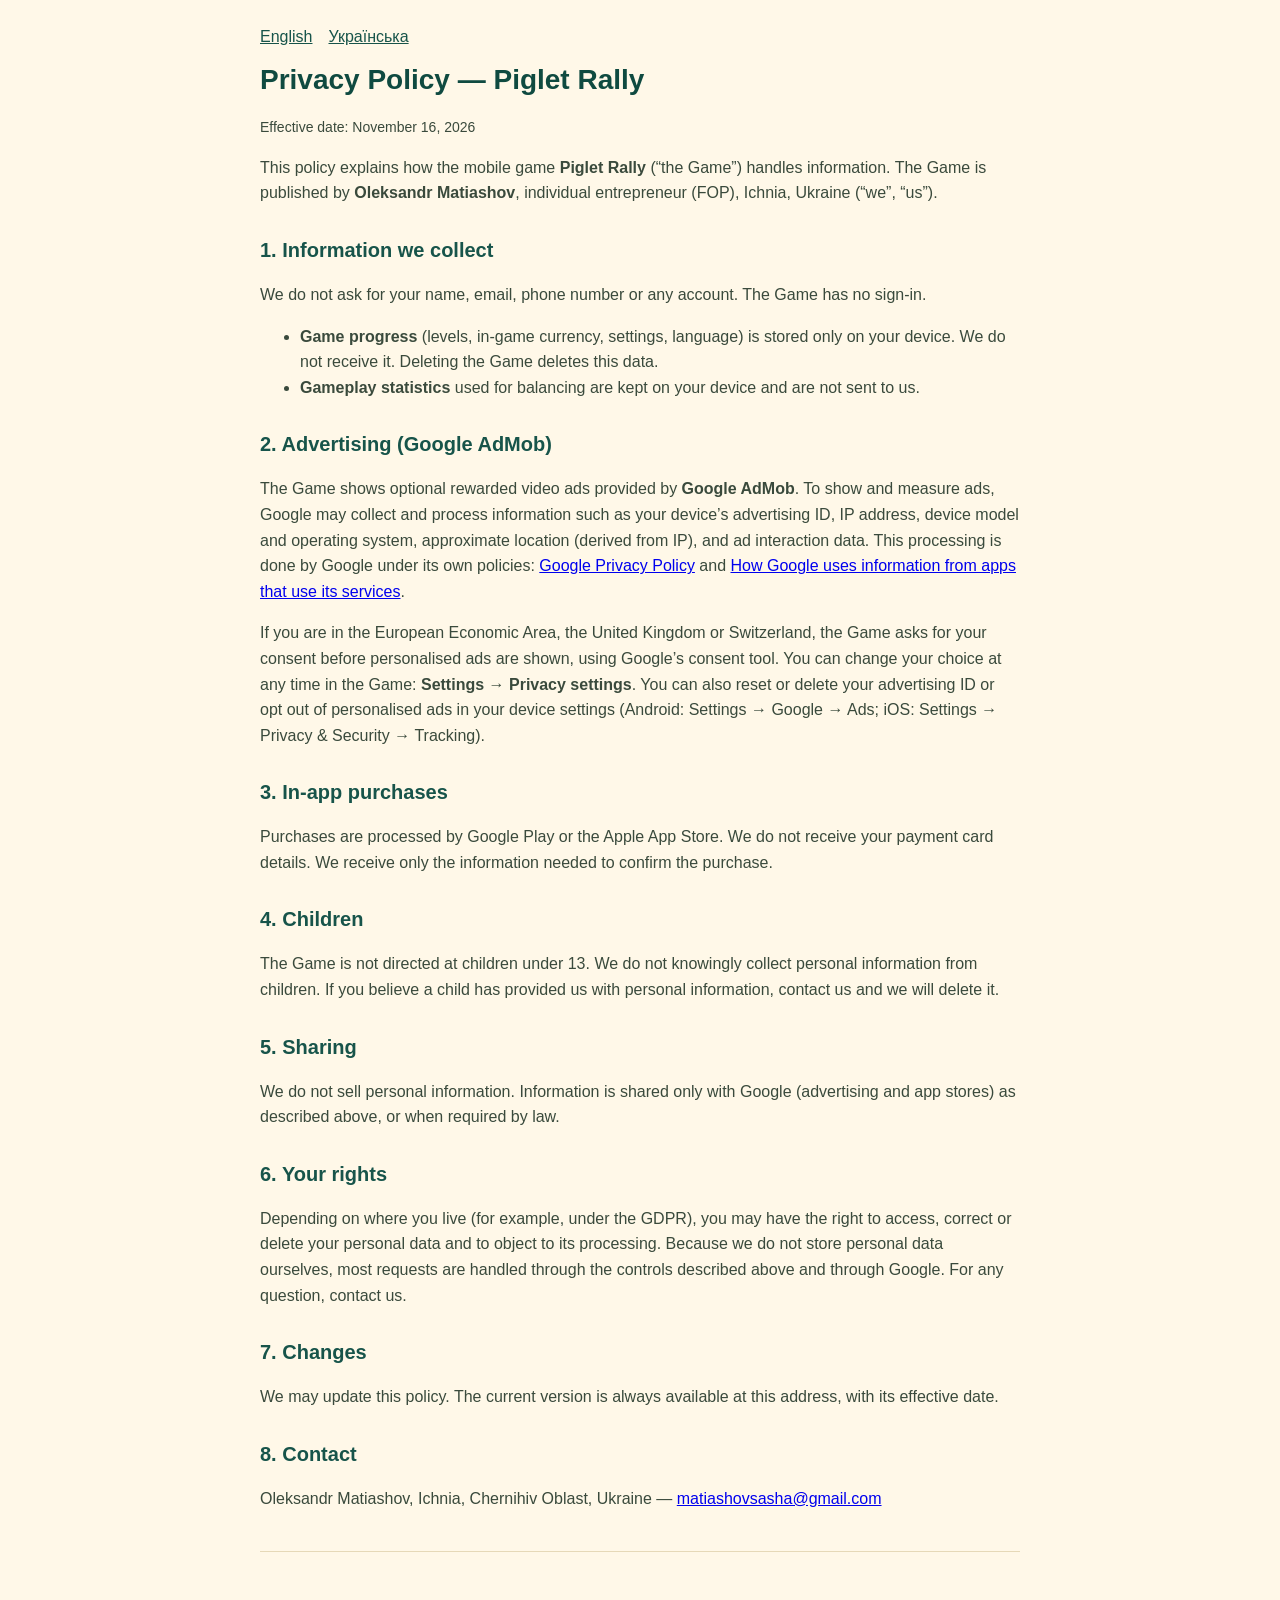
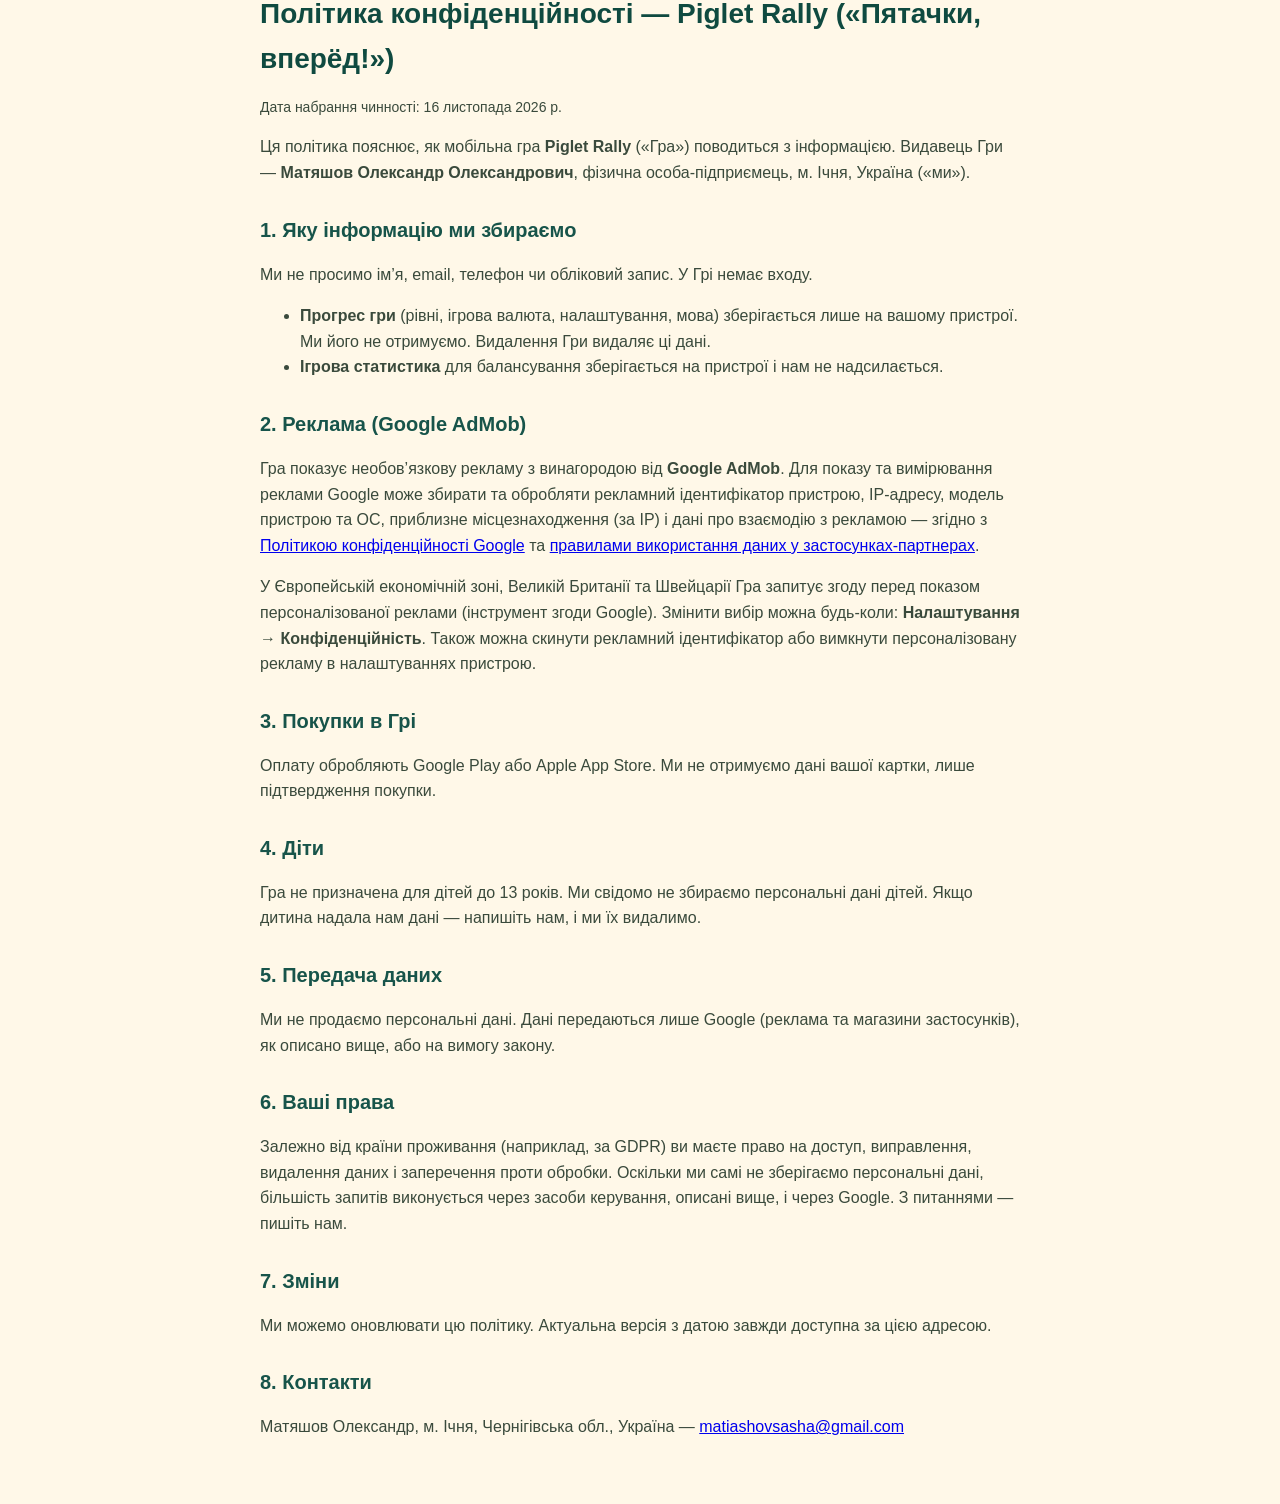
==== index.html @ 4df99898 "Privacy policy for Piglet Rally Co-Authored-By: Claude Opus 5.5 <noreply@anthropic.com>" ====
<!doctype html>
<html lang="en">
<head>
<meta charset="utf-8">
<meta name="viewport" content="width=device-width, initial-scale=1">
<title>Piglet Rally — Privacy Policy</title>
<style>
  :root { --ink:#0F4A40; --muted:#3A4A3C; --bg:#FFF8E8; --card:#FFFFFF; --accent:#17544A; }
  body { margin:0; background:var(--bg); color:var(--ink); font:16px/1.6 -apple-system, "Segoe UI", Roboto, Arial, sans-serif; }
  main { max-width:760px; margin:0 auto; padding:24px 16px 48px; }
  h1 { font-size:28px; margin:8px 0 4px; } h2 { font-size:20px; margin:28px 0 8px; color:var(--accent); }
  p, li { color:var(--muted); } .date { font-size:14px; }
  nav a { color:var(--accent); margin-right:16px; } hr { border:0; border-top:1px solid #E6D9B8; margin:40px 0; }
</style>
</head>
<body>
<main>
<nav><a href="#en">English</a><a href="#uk">Українська</a></nav>

<section id="en">
<h1>Privacy Policy — Piglet Rally</h1>
<p class="date">Effective date: November 16, 2026</p>

<p>This policy explains how the mobile game <b>Piglet Rally</b> (“the Game”) handles information. The Game is published by
<b>Oleksandr Matiashov</b>, individual entrepreneur (FOP), Ichnia, Ukraine (“we”, “us”).</p>

<h2>1. Information we collect</h2>
<p>We do not ask for your name, email, phone number or any account. The Game has no sign-in.</p>
<ul>
  <li><b>Game progress</b> (levels, in-game currency, settings, language) is stored only on your device. We do not receive it.
      Deleting the Game deletes this data.</li>
  <li><b>Gameplay statistics</b> used for balancing are kept on your device and are not sent to us.</li>
</ul>

<h2>2. Advertising (Google AdMob)</h2>
<p>The Game shows optional rewarded video ads provided by <b>Google AdMob</b>. To show and measure ads, Google may collect and process
information such as your device’s advertising ID, IP address, device model and operating system, approximate location (derived from IP),
and ad interaction data. This processing is done by Google under its own policies:
<a href="https://policies.google.com/privacy">Google Privacy Policy</a> and
<a href="https://policies.google.com/technologies/partner-sites">How Google uses information from apps that use its services</a>.</p>
<p>If you are in the European Economic Area, the United Kingdom or Switzerland, the Game asks for your consent before personalised ads are shown,
using Google’s consent tool. You can change your choice at any time in the Game: <b>Settings → Privacy settings</b>.
You can also reset or delete your advertising ID or opt out of personalised ads in your device settings
(Android: Settings → Google → Ads; iOS: Settings → Privacy &amp; Security → Tracking).</p>

<h2>3. In-app purchases</h2>
<p>Purchases are processed by Google Play or the Apple App Store. We do not receive your payment card details.
We receive only the information needed to confirm the purchase.</p>

<h2>4. Children</h2>
<p>The Game is not directed at children under 13. We do not knowingly collect personal information from children.
If you believe a child has provided us with personal information, contact us and we will delete it.</p>

<h2>5. Sharing</h2>
<p>We do not sell personal information. Information is shared only with Google (advertising and app stores) as described above,
or when required by law.</p>

<h2>6. Your rights</h2>
<p>Depending on where you live (for example, under the GDPR), you may have the right to access, correct or delete your personal data and to object
to its processing. Because we do not store personal data ourselves, most requests are handled through the controls described above and through Google.
For any question, contact us.</p>

<h2>7. Changes</h2>
<p>We may update this policy. The current version is always available at this address, with its effective date.</p>

<h2>8. Contact</h2>
<p>Oleksandr Matiashov, Ichnia, Chernihiv Oblast, Ukraine — <a href="mailto:matiashovsasha@gmail.com">matiashovsasha@gmail.com</a></p>
</section>

<hr>

<section id="uk" lang="uk">
<h1>Політика конфіденційності — Piglet Rally («Пятачки, вперёд!»)</h1>
<p class="date">Дата набрання чинності: 16 листопада 2026 р.</p>

<p>Ця політика пояснює, як мобільна гра <b>Piglet Rally</b> («Гра») поводиться з інформацією. Видавець Гри — <b>Матяшов Олександр Олександрович</b>,
фізична особа-підприємець, м. Ічня, Україна («ми»).</p>

<h2>1. Яку інформацію ми збираємо</h2>
<p>Ми не просимо ім’я, email, телефон чи обліковий запис. У Грі немає входу.</p>
<ul>
  <li><b>Прогрес гри</b> (рівні, ігрова валюта, налаштування, мова) зберігається лише на вашому пристрої. Ми його не отримуємо.
      Видалення Гри видаляє ці дані.</li>
  <li><b>Ігрова статистика</b> для балансування зберігається на пристрої і нам не надсилається.</li>
</ul>

<h2>2. Реклама (Google AdMob)</h2>
<p>Гра показує необов’язкову рекламу з винагородою від <b>Google AdMob</b>. Для показу та вимірювання реклами Google може збирати та обробляти
рекламний ідентифікатор пристрою, IP-адресу, модель пристрою та ОС, приблизне місцезнаходження (за IP) і дані про взаємодію з рекламою —
згідно з <a href="https://policies.google.com/privacy">Політикою конфіденційності Google</a> та
<a href="https://policies.google.com/technologies/partner-sites">правилами використання даних у застосунках-партнерах</a>.</p>
<p>У Європейській економічній зоні, Великій Британії та Швейцарії Гра запитує згоду перед показом персоналізованої реклами (інструмент згоди Google).
Змінити вибір можна будь-коли: <b>Налаштування → Конфіденційність</b>. Також можна скинути рекламний ідентифікатор або вимкнути персоналізовану рекламу
в налаштуваннях пристрою.</p>

<h2>3. Покупки в Грі</h2>
<p>Оплату обробляють Google Play або Apple App Store. Ми не отримуємо дані вашої картки, лише підтвердження покупки.</p>

<h2>4. Діти</h2>
<p>Гра не призначена для дітей до 13 років. Ми свідомо не збираємо персональні дані дітей. Якщо дитина надала нам дані — напишіть нам, і ми їх видалимо.</p>

<h2>5. Передача даних</h2>
<p>Ми не продаємо персональні дані. Дані передаються лише Google (реклама та магазини застосунків), як описано вище, або на вимогу закону.</p>

<h2>6. Ваші права</h2>
<p>Залежно від країни проживання (наприклад, за GDPR) ви маєте право на доступ, виправлення, видалення даних і заперечення проти обробки.
Оскільки ми самі не зберігаємо персональні дані, більшість запитів виконується через засоби керування, описані вище, і через Google. З питаннями — пишіть нам.</p>

<h2>7. Зміни</h2>
<p>Ми можемо оновлювати цю політику. Актуальна версія з датою завжди доступна за цією адресою.</p>

<h2>8. Контакти</h2>
<p>Матяшов Олександр, м. Ічня, Чернігівська обл., Україна — <a href="mailto:matiashovsasha@gmail.com">matiashovsasha@gmail.com</a></p>
</section>
</main>
</body>
</html>
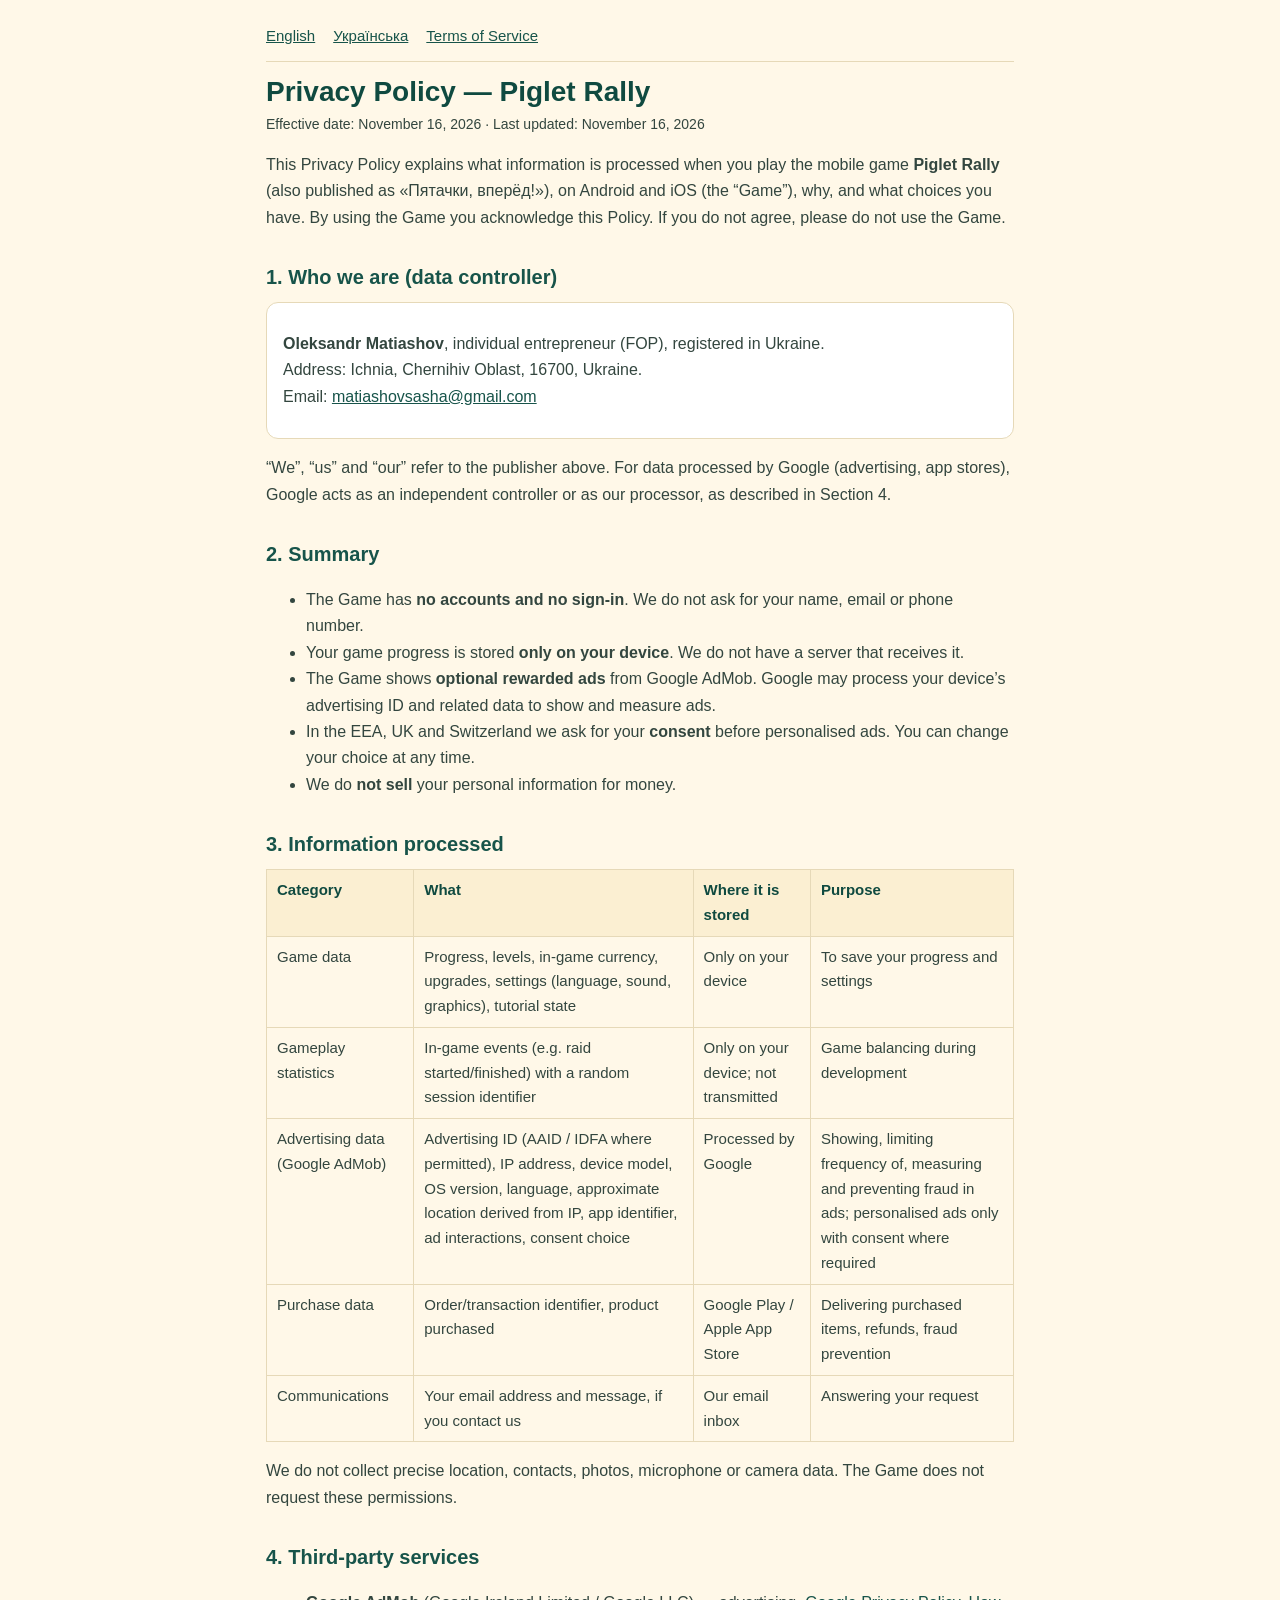
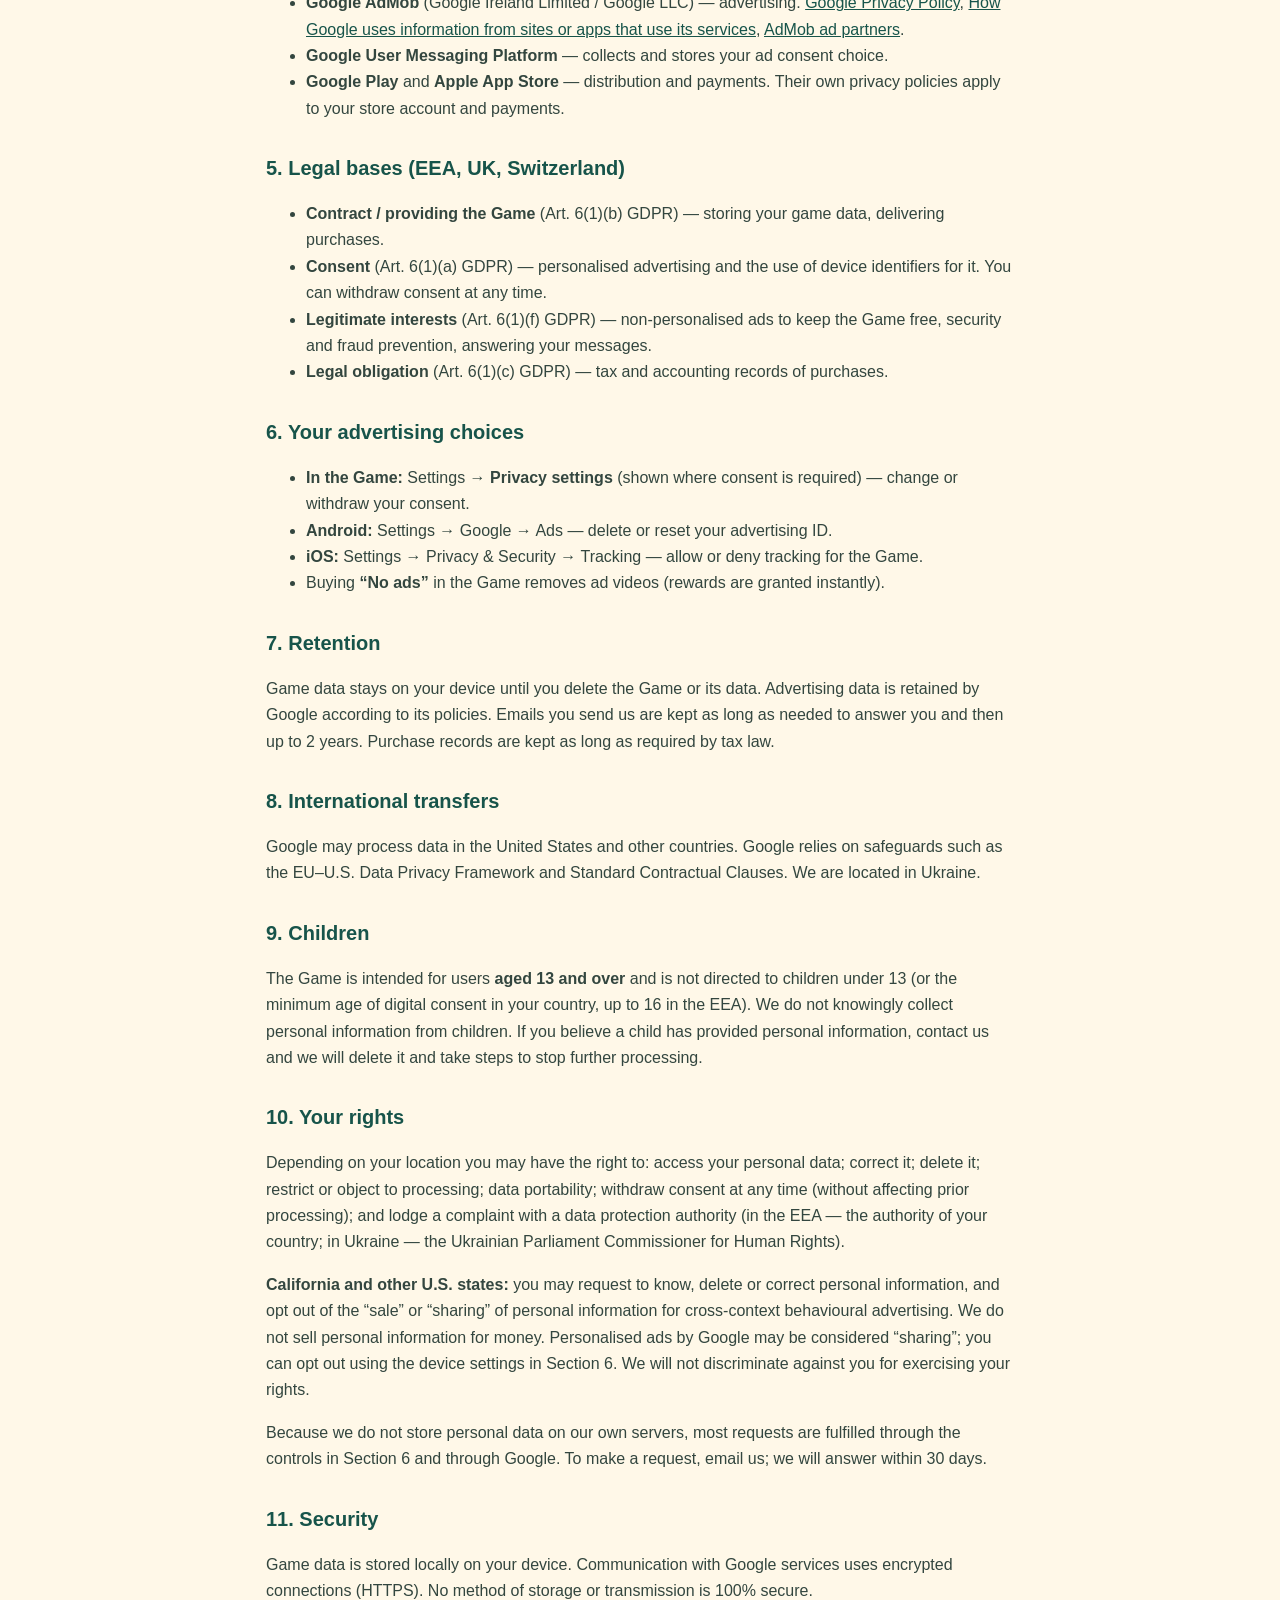
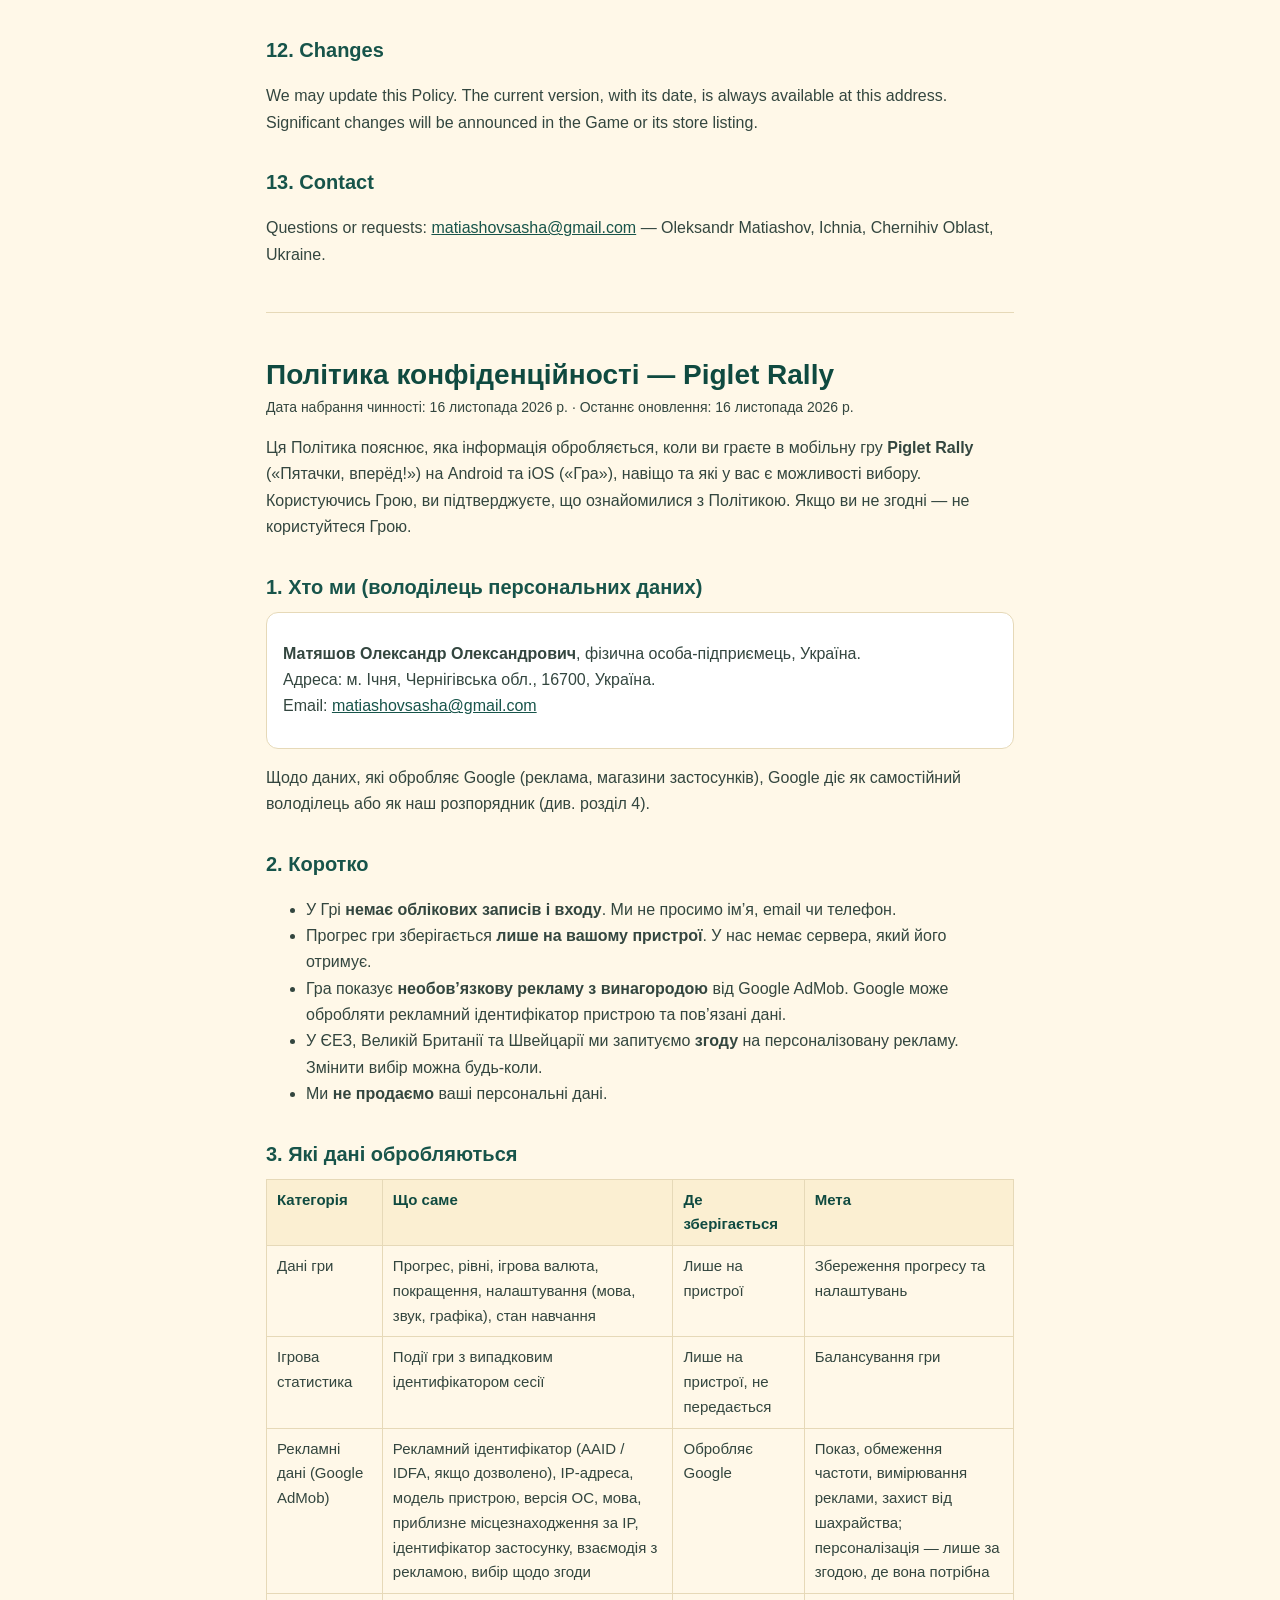
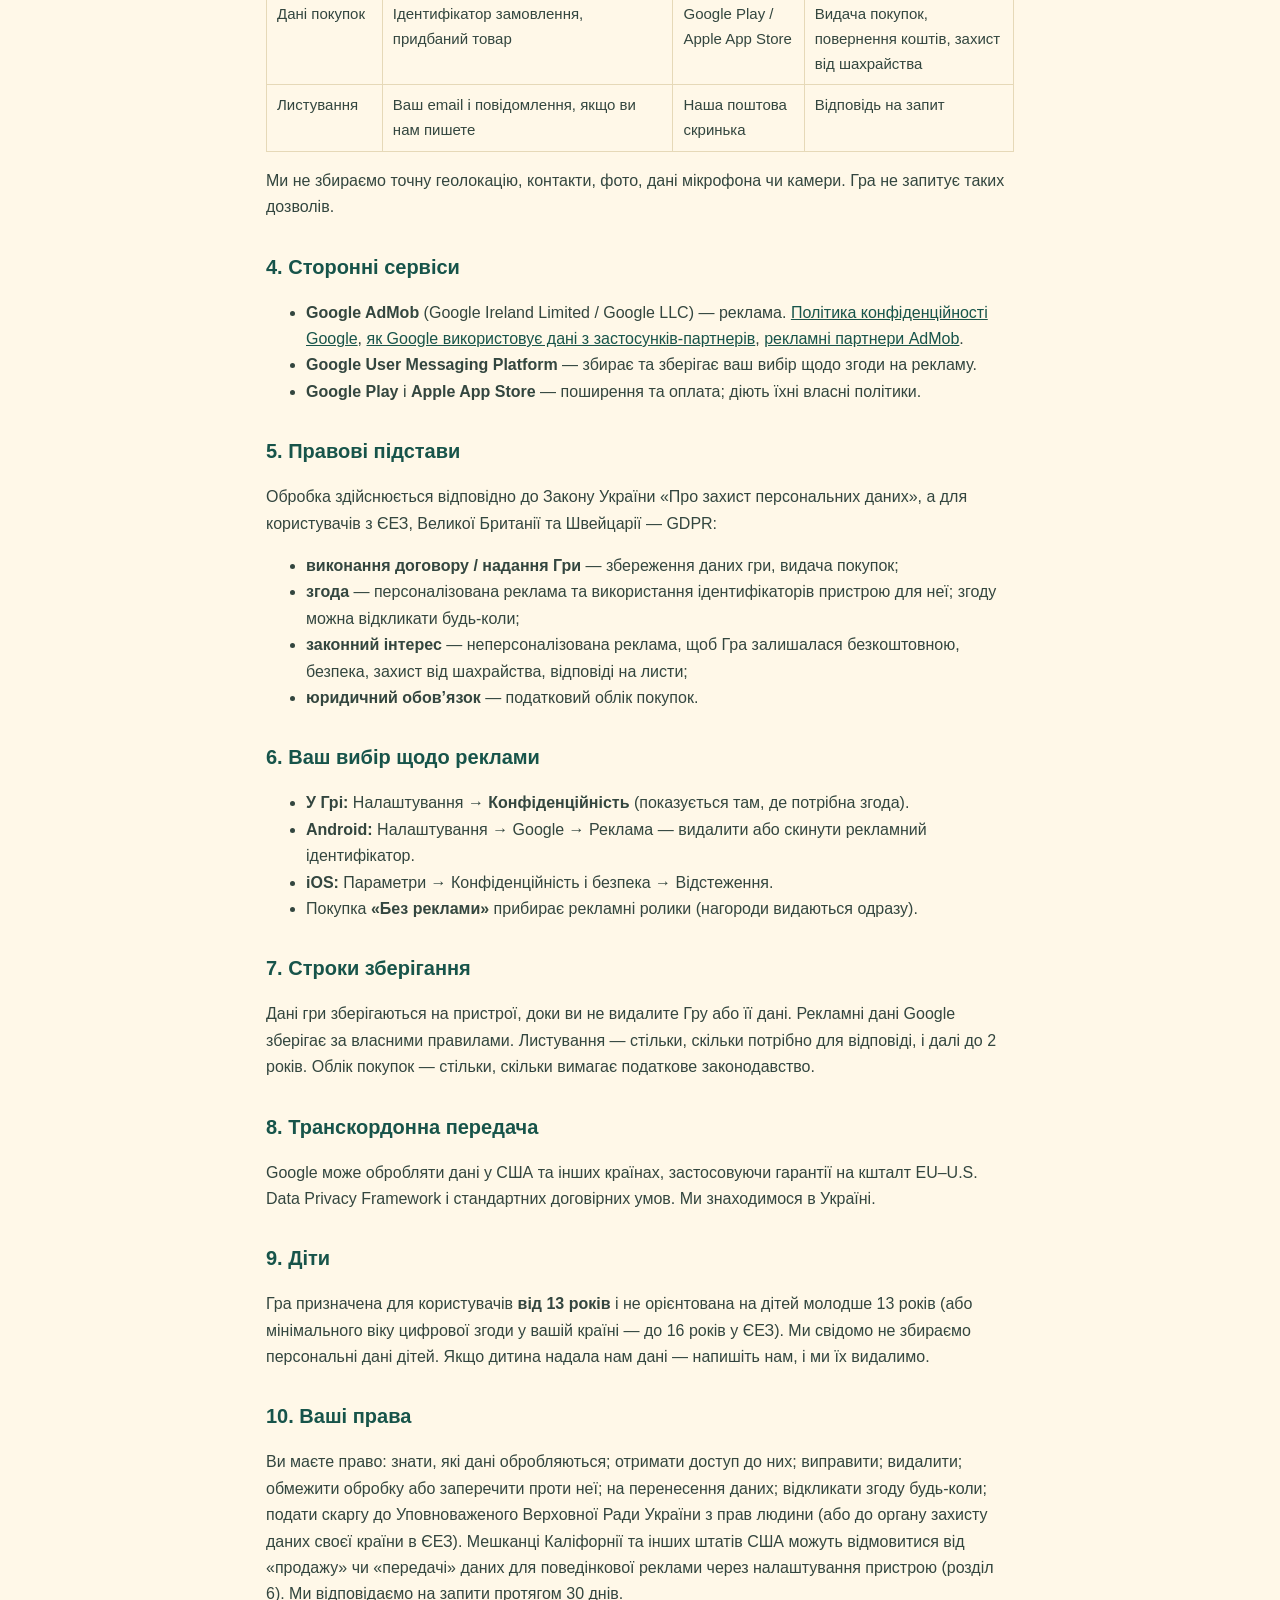
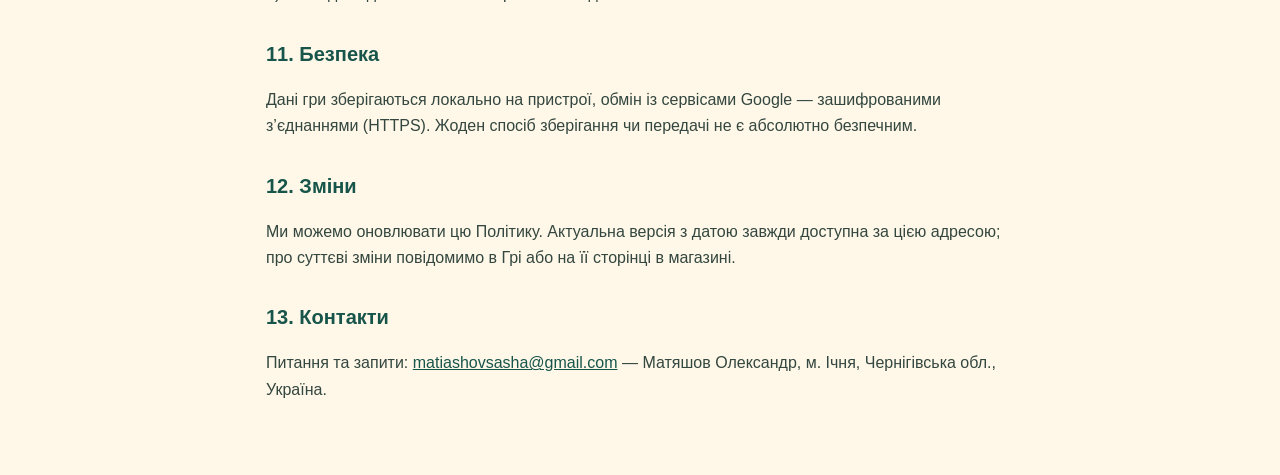
==== commit f7b3ee23: "Full privacy policy and Terms of Service Co-Authored-By: Claude Opus 5.5 <noreply@anthropic.com>" ====
--- a/index.html
+++ b/index.html
@@ -4,113 +4,201 @@
 <meta charset="utf-8">
 <meta name="viewport" content="width=device-width, initial-scale=1">
 <title>Piglet Rally — Privacy Policy</title>
-<style>
-  :root { --ink:#0F4A40; --muted:#3A4A3C; --bg:#FFF8E8; --card:#FFFFFF; --accent:#17544A; }
-  body { margin:0; background:var(--bg); color:var(--ink); font:16px/1.6 -apple-system, "Segoe UI", Roboto, Arial, sans-serif; }
-  main { max-width:760px; margin:0 auto; padding:24px 16px 48px; }
-  h1 { font-size:28px; margin:8px 0 4px; } h2 { font-size:20px; margin:28px 0 8px; color:var(--accent); }
-  p, li { color:var(--muted); } .date { font-size:14px; }
-  nav a { color:var(--accent); margin-right:16px; } hr { border:0; border-top:1px solid #E6D9B8; margin:40px 0; }
-</style>
+<link rel="stylesheet" href="style.css">
 </head>
 <body>
 <main>
-<nav><a href="#en">English</a><a href="#uk">Українська</a></nav>
+<nav><a href="#en">English</a><a href="#uk">Українська</a><a href="terms/">Terms of Service</a></nav>
 
 <section id="en">
 <h1>Privacy Policy — Piglet Rally</h1>
-<p class="date">Effective date: November 16, 2026</p>
-
-<p>This policy explains how the mobile game <b>Piglet Rally</b> (“the Game”) handles information. The Game is published by
-<b>Oleksandr Matiashov</b>, individual entrepreneur (FOP), Ichnia, Ukraine (“we”, “us”).</p>
-
-<h2>1. Information we collect</h2>
-<p>We do not ask for your name, email, phone number or any account. The Game has no sign-in.</p>
-<ul>
-  <li><b>Game progress</b> (levels, in-game currency, settings, language) is stored only on your device. We do not receive it.
-      Deleting the Game deletes this data.</li>
-  <li><b>Gameplay statistics</b> used for balancing are kept on your device and are not sent to us.</li>
-</ul>
-
-<h2>2. Advertising (Google AdMob)</h2>
-<p>The Game shows optional rewarded video ads provided by <b>Google AdMob</b>. To show and measure ads, Google may collect and process
-information such as your device’s advertising ID, IP address, device model and operating system, approximate location (derived from IP),
-and ad interaction data. This processing is done by Google under its own policies:
-<a href="https://policies.google.com/privacy">Google Privacy Policy</a> and
-<a href="https://policies.google.com/technologies/partner-sites">How Google uses information from apps that use its services</a>.</p>
-<p>If you are in the European Economic Area, the United Kingdom or Switzerland, the Game asks for your consent before personalised ads are shown,
-using Google’s consent tool. You can change your choice at any time in the Game: <b>Settings → Privacy settings</b>.
-You can also reset or delete your advertising ID or opt out of personalised ads in your device settings
-(Android: Settings → Google → Ads; iOS: Settings → Privacy &amp; Security → Tracking).</p>
-
-<h2>3. In-app purchases</h2>
-<p>Purchases are processed by Google Play or the Apple App Store. We do not receive your payment card details.
-We receive only the information needed to confirm the purchase.</p>
-
-<h2>4. Children</h2>
-<p>The Game is not directed at children under 13. We do not knowingly collect personal information from children.
-If you believe a child has provided us with personal information, contact us and we will delete it.</p>
-
-<h2>5. Sharing</h2>
-<p>We do not sell personal information. Information is shared only with Google (advertising and app stores) as described above,
-or when required by law.</p>
-
-<h2>6. Your rights</h2>
-<p>Depending on where you live (for example, under the GDPR), you may have the right to access, correct or delete your personal data and to object
-to its processing. Because we do not store personal data ourselves, most requests are handled through the controls described above and through Google.
-For any question, contact us.</p>
-
-<h2>7. Changes</h2>
-<p>We may update this policy. The current version is always available at this address, with its effective date.</p>
-
-<h2>8. Contact</h2>
-<p>Oleksandr Matiashov, Ichnia, Chernihiv Oblast, Ukraine — <a href="mailto:matiashovsasha@gmail.com">matiashovsasha@gmail.com</a></p>
+<p class="date">Effective date: November 16, 2026 · Last updated: November 16, 2026</p>
+
+<p>This Privacy Policy explains what information is processed when you play the mobile game <b>Piglet Rally</b>
+(also published as «Пятачки, вперёд!»), on Android and iOS (the “Game”), why, and what choices you have.
+By using the Game you acknowledge this Policy. If you do not agree, please do not use the Game.</p>
+
+<h2>1. Who we are (data controller)</h2>
+<div class="box">
+<p><b>Oleksandr Matiashov</b>, individual entrepreneur (FOP), registered in Ukraine.<br>
+Address: Ichnia, Chernihiv Oblast, 16700, Ukraine.<br>
+Email: <a href="mailto:matiashovsasha@gmail.com">matiashovsasha@gmail.com</a></p>
+</div>
+<p>“We”, “us” and “our” refer to the publisher above. For data processed by Google (advertising, app stores),
+Google acts as an independent controller or as our processor, as described in Section 4.</p>
+
+<h2>2. Summary</h2>
+<ul>
+  <li>The Game has <b>no accounts and no sign-in</b>. We do not ask for your name, email or phone number.</li>
+  <li>Your game progress is stored <b>only on your device</b>. We do not have a server that receives it.</li>
+  <li>The Game shows <b>optional rewarded ads</b> from Google AdMob. Google may process your device’s advertising ID and related data to show and measure ads.</li>
+  <li>In the EEA, UK and Switzerland we ask for your <b>consent</b> before personalised ads. You can change your choice at any time.</li>
+  <li>We do <b>not sell</b> your personal information for money.</li>
+</ul>
+
+<h2>3. Information processed</h2>
+<table>
+  <thead><tr><th>Category</th><th>What</th><th>Where it is stored</th><th>Purpose</th></tr></thead>
+  <tbody>
+    <tr><td>Game data</td><td>Progress, levels, in-game currency, upgrades, settings (language, sound, graphics), tutorial state</td><td>Only on your device</td><td>To save your progress and settings</td></tr>
+    <tr><td>Gameplay statistics</td><td>In-game events (e.g. raid started/finished) with a random session identifier</td><td>Only on your device; not transmitted</td><td>Game balancing during development</td></tr>
+    <tr><td>Advertising data (Google AdMob)</td><td>Advertising ID (AAID / IDFA where permitted), IP address, device model, OS version, language, approximate location derived from IP, app identifier, ad interactions, consent choice</td><td>Processed by Google</td><td>Showing, limiting frequency of, measuring and preventing fraud in ads; personalised ads only with consent where required</td></tr>
+    <tr><td>Purchase data</td><td>Order/transaction identifier, product purchased</td><td>Google Play / Apple App Store</td><td>Delivering purchased items, refunds, fraud prevention</td></tr>
+    <tr><td>Communications</td><td>Your email address and message, if you contact us</td><td>Our email inbox</td><td>Answering your request</td></tr>
+  </tbody>
+</table>
+<p>We do not collect precise location, contacts, photos, microphone or camera data. The Game does not request these permissions.</p>
+
+<h2>4. Third-party services</h2>
+<ul>
+  <li><b>Google AdMob</b> (Google Ireland Limited / Google LLC) — advertising. <a href="https://policies.google.com/privacy">Google Privacy Policy</a>,
+      <a href="https://policies.google.com/technologies/partner-sites">How Google uses information from sites or apps that use its services</a>,
+      <a href="https://support.google.com/admob/answer/9012903">AdMob ad partners</a>.</li>
+  <li><b>Google User Messaging Platform</b> — collects and stores your ad consent choice.</li>
+  <li><b>Google Play</b> and <b>Apple App Store</b> — distribution and payments. Their own privacy policies apply to your store account and payments.</li>
+</ul>
+
+<h2>5. Legal bases (EEA, UK, Switzerland)</h2>
+<ul>
+  <li><b>Contract / providing the Game</b> (Art. 6(1)(b) GDPR) — storing your game data, delivering purchases.</li>
+  <li><b>Consent</b> (Art. 6(1)(a) GDPR) — personalised advertising and the use of device identifiers for it. You can withdraw consent at any time.</li>
+  <li><b>Legitimate interests</b> (Art. 6(1)(f) GDPR) — non-personalised ads to keep the Game free, security and fraud prevention, answering your messages.</li>
+  <li><b>Legal obligation</b> (Art. 6(1)(c) GDPR) — tax and accounting records of purchases.</li>
+</ul>
+
+<h2>6. Your advertising choices</h2>
+<ul>
+  <li><b>In the Game:</b> Settings → <b>Privacy settings</b> (shown where consent is required) — change or withdraw your consent.</li>
+  <li><b>Android:</b> Settings → Google → Ads — delete or reset your advertising ID.</li>
+  <li><b>iOS:</b> Settings → Privacy &amp; Security → Tracking — allow or deny tracking for the Game.</li>
+  <li>Buying <b>“No ads”</b> in the Game removes ad videos (rewards are granted instantly).</li>
+</ul>
+
+<h2>7. Retention</h2>
+<p>Game data stays on your device until you delete the Game or its data. Advertising data is retained by Google according to its policies.
+Emails you send us are kept as long as needed to answer you and then up to 2 years. Purchase records are kept as long as required by tax law.</p>
+
+<h2>8. International transfers</h2>
+<p>Google may process data in the United States and other countries. Google relies on safeguards such as the EU–U.S. Data Privacy Framework
+and Standard Contractual Clauses. We are located in Ukraine.</p>
+
+<h2>9. Children</h2>
+<p>The Game is intended for users <b>aged 13 and over</b> and is not directed to children under 13 (or the minimum age of digital consent in your country,
+up to 16 in the EEA). We do not knowingly collect personal information from children. If you believe a child has provided personal information,
+contact us and we will delete it and take steps to stop further processing.</p>
+
+<h2>10. Your rights</h2>
+<p>Depending on your location you may have the right to: access your personal data; correct it; delete it; restrict or object to processing;
+data portability; withdraw consent at any time (without affecting prior processing); and lodge a complaint with a data protection authority
+(in the EEA — the authority of your country; in Ukraine — the Ukrainian Parliament Commissioner for Human Rights).</p>
+<p><b>California and other U.S. states:</b> you may request to know, delete or correct personal information, and opt out of the “sale” or “sharing”
+of personal information for cross-context behavioural advertising. We do not sell personal information for money. Personalised ads by Google may be
+considered “sharing”; you can opt out using the device settings in Section 6. We will not discriminate against you for exercising your rights.</p>
+<p>Because we do not store personal data on our own servers, most requests are fulfilled through the controls in Section 6 and through Google.
+To make a request, email us; we will answer within 30 days.</p>
+
+<h2>11. Security</h2>
+<p>Game data is stored locally on your device. Communication with Google services uses encrypted connections (HTTPS).
+No method of storage or transmission is 100% secure.</p>
+
+<h2>12. Changes</h2>
+<p>We may update this Policy. The current version, with its date, is always available at this address.
+Significant changes will be announced in the Game or its store listing.</p>
+
+<h2>13. Contact</h2>
+<p>Questions or requests: <a href="mailto:matiashovsasha@gmail.com">matiashovsasha@gmail.com</a> — Oleksandr Matiashov, Ichnia, Chernihiv Oblast, Ukraine.</p>
 </section>
 
 <hr>
 
 <section id="uk" lang="uk">
-<h1>Політика конфіденційності — Piglet Rally («Пятачки, вперёд!»)</h1>
-<p class="date">Дата набрання чинності: 16 листопада 2026 р.</p>
-
-<p>Ця політика пояснює, як мобільна гра <b>Piglet Rally</b> («Гра») поводиться з інформацією. Видавець Гри — <b>Матяшов Олександр Олександрович</b>,
-фізична особа-підприємець, м. Ічня, Україна («ми»).</p>
-
-<h2>1. Яку інформацію ми збираємо</h2>
-<p>Ми не просимо ім’я, email, телефон чи обліковий запис. У Грі немає входу.</p>
-<ul>
-  <li><b>Прогрес гри</b> (рівні, ігрова валюта, налаштування, мова) зберігається лише на вашому пристрої. Ми його не отримуємо.
-      Видалення Гри видаляє ці дані.</li>
-  <li><b>Ігрова статистика</b> для балансування зберігається на пристрої і нам не надсилається.</li>
-</ul>
-
-<h2>2. Реклама (Google AdMob)</h2>
-<p>Гра показує необов’язкову рекламу з винагородою від <b>Google AdMob</b>. Для показу та вимірювання реклами Google може збирати та обробляти
-рекламний ідентифікатор пристрою, IP-адресу, модель пристрою та ОС, приблизне місцезнаходження (за IP) і дані про взаємодію з рекламою —
-згідно з <a href="https://policies.google.com/privacy">Політикою конфіденційності Google</a> та
-<a href="https://policies.google.com/technologies/partner-sites">правилами використання даних у застосунках-партнерах</a>.</p>
-<p>У Європейській економічній зоні, Великій Британії та Швейцарії Гра запитує згоду перед показом персоналізованої реклами (інструмент згоди Google).
-Змінити вибір можна будь-коли: <b>Налаштування → Конфіденційність</b>. Також можна скинути рекламний ідентифікатор або вимкнути персоналізовану рекламу
-в налаштуваннях пристрою.</p>
-
-<h2>3. Покупки в Грі</h2>
-<p>Оплату обробляють Google Play або Apple App Store. Ми не отримуємо дані вашої картки, лише підтвердження покупки.</p>
-
-<h2>4. Діти</h2>
-<p>Гра не призначена для дітей до 13 років. Ми свідомо не збираємо персональні дані дітей. Якщо дитина надала нам дані — напишіть нам, і ми їх видалимо.</p>
-
-<h2>5. Передача даних</h2>
-<p>Ми не продаємо персональні дані. Дані передаються лише Google (реклама та магазини застосунків), як описано вище, або на вимогу закону.</p>
-
-<h2>6. Ваші права</h2>
-<p>Залежно від країни проживання (наприклад, за GDPR) ви маєте право на доступ, виправлення, видалення даних і заперечення проти обробки.
-Оскільки ми самі не зберігаємо персональні дані, більшість запитів виконується через засоби керування, описані вище, і через Google. З питаннями — пишіть нам.</p>
-
-<h2>7. Зміни</h2>
-<p>Ми можемо оновлювати цю політику. Актуальна версія з датою завжди доступна за цією адресою.</p>
-
-<h2>8. Контакти</h2>
-<p>Матяшов Олександр, м. Ічня, Чернігівська обл., Україна — <a href="mailto:matiashovsasha@gmail.com">matiashovsasha@gmail.com</a></p>
+<h1>Політика конфіденційності — Piglet Rally</h1>
+<p class="date">Дата набрання чинності: 16 листопада 2026 р. · Останнє оновлення: 16 листопада 2026 р.</p>
+
+<p>Ця Політика пояснює, яка інформація обробляється, коли ви граєте в мобільну гру <b>Piglet Rally</b> («Пятачки, вперёд!») на Android та iOS («Гра»),
+навіщо та які у вас є можливості вибору. Користуючись Грою, ви підтверджуєте, що ознайомилися з Політикою. Якщо ви не згодні — не користуйтеся Грою.</p>
+
+<h2>1. Хто ми (володілець персональних даних)</h2>
+<div class="box">
+<p><b>Матяшов Олександр Олександрович</b>, фізична особа-підприємець, Україна.<br>
+Адреса: м. Ічня, Чернігівська обл., 16700, Україна.<br>
+Email: <a href="mailto:matiashovsasha@gmail.com">matiashovsasha@gmail.com</a></p>
+</div>
+<p>Щодо даних, які обробляє Google (реклама, магазини застосунків), Google діє як самостійний володілець або як наш розпорядник (див. розділ 4).</p>
+
+<h2>2. Коротко</h2>
+<ul>
+  <li>У Грі <b>немає облікових записів і входу</b>. Ми не просимо ім’я, email чи телефон.</li>
+  <li>Прогрес гри зберігається <b>лише на вашому пристрої</b>. У нас немає сервера, який його отримує.</li>
+  <li>Гра показує <b>необов’язкову рекламу з винагородою</b> від Google AdMob. Google може обробляти рекламний ідентифікатор пристрою та пов’язані дані.</li>
+  <li>У ЄЕЗ, Великій Британії та Швейцарії ми запитуємо <b>згоду</b> на персоналізовану рекламу. Змінити вибір можна будь-коли.</li>
+  <li>Ми <b>не продаємо</b> ваші персональні дані.</li>
+</ul>
+
+<h2>3. Які дані обробляються</h2>
+<table>
+  <thead><tr><th>Категорія</th><th>Що саме</th><th>Де зберігається</th><th>Мета</th></tr></thead>
+  <tbody>
+    <tr><td>Дані гри</td><td>Прогрес, рівні, ігрова валюта, покращення, налаштування (мова, звук, графіка), стан навчання</td><td>Лише на пристрої</td><td>Збереження прогресу та налаштувань</td></tr>
+    <tr><td>Ігрова статистика</td><td>Події гри з випадковим ідентифікатором сесії</td><td>Лише на пристрої, не передається</td><td>Балансування гри</td></tr>
+    <tr><td>Рекламні дані (Google AdMob)</td><td>Рекламний ідентифікатор (AAID / IDFA, якщо дозволено), IP-адреса, модель пристрою, версія ОС, мова, приблизне місцезнаходження за IP, ідентифікатор застосунку, взаємодія з рекламою, вибір щодо згоди</td><td>Обробляє Google</td><td>Показ, обмеження частоти, вимірювання реклами, захист від шахрайства; персоналізація — лише за згодою, де вона потрібна</td></tr>
+    <tr><td>Дані покупок</td><td>Ідентифікатор замовлення, придбаний товар</td><td>Google Play / Apple App Store</td><td>Видача покупок, повернення коштів, захист від шахрайства</td></tr>
+    <tr><td>Листування</td><td>Ваш email і повідомлення, якщо ви нам пишете</td><td>Наша поштова скринька</td><td>Відповідь на запит</td></tr>
+  </tbody>
+</table>
+<p>Ми не збираємо точну геолокацію, контакти, фото, дані мікрофона чи камери. Гра не запитує таких дозволів.</p>
+
+<h2>4. Сторонні сервіси</h2>
+<ul>
+  <li><b>Google AdMob</b> (Google Ireland Limited / Google LLC) — реклама. <a href="https://policies.google.com/privacy">Політика конфіденційності Google</a>,
+      <a href="https://policies.google.com/technologies/partner-sites">як Google використовує дані з застосунків-партнерів</a>,
+      <a href="https://support.google.com/admob/answer/9012903">рекламні партнери AdMob</a>.</li>
+  <li><b>Google User Messaging Platform</b> — збирає та зберігає ваш вибір щодо згоди на рекламу.</li>
+  <li><b>Google Play</b> і <b>Apple App Store</b> — поширення та оплата; діють їхні власні політики.</li>
+</ul>
+
+<h2>5. Правові підстави</h2>
+<p>Обробка здійснюється відповідно до Закону України «Про захист персональних даних», а для користувачів з ЄЕЗ, Великої Британії та Швейцарії — GDPR:</p>
+<ul>
+  <li><b>виконання договору / надання Гри</b> — збереження даних гри, видача покупок;</li>
+  <li><b>згода</b> — персоналізована реклама та використання ідентифікаторів пристрою для неї; згоду можна відкликати будь-коли;</li>
+  <li><b>законний інтерес</b> — неперсоналізована реклама, щоб Гра залишалася безкоштовною, безпека, захист від шахрайства, відповіді на листи;</li>
+  <li><b>юридичний обов’язок</b> — податковий облік покупок.</li>
+</ul>
+
+<h2>6. Ваш вибір щодо реклами</h2>
+<ul>
+  <li><b>У Грі:</b> Налаштування → <b>Конфіденційність</b> (показується там, де потрібна згода).</li>
+  <li><b>Android:</b> Налаштування → Google → Реклама — видалити або скинути рекламний ідентифікатор.</li>
+  <li><b>iOS:</b> Параметри → Конфіденційність і безпека → Відстеження.</li>
+  <li>Покупка <b>«Без реклами»</b> прибирає рекламні ролики (нагороди видаються одразу).</li>
+</ul>
+
+<h2>7. Строки зберігання</h2>
+<p>Дані гри зберігаються на пристрої, доки ви не видалите Гру або її дані. Рекламні дані Google зберігає за власними правилами.
+Листування — стільки, скільки потрібно для відповіді, і далі до 2 років. Облік покупок — стільки, скільки вимагає податкове законодавство.</p>
+
+<h2>8. Транскордонна передача</h2>
+<p>Google може обробляти дані у США та інших країнах, застосовуючи гарантії на кшталт EU–U.S. Data Privacy Framework і стандартних договірних умов. Ми знаходимося в Україні.</p>
+
+<h2>9. Діти</h2>
+<p>Гра призначена для користувачів <b>від 13 років</b> і не орієнтована на дітей молодше 13 років (або мінімального віку цифрової згоди у вашій країні — до 16 років у ЄЕЗ).
+Ми свідомо не збираємо персональні дані дітей. Якщо дитина надала нам дані — напишіть нам, і ми їх видалимо.</p>
+
+<h2>10. Ваші права</h2>
+<p>Ви маєте право: знати, які дані обробляються; отримати доступ до них; виправити; видалити; обмежити обробку або заперечити проти неї;
+на перенесення даних; відкликати згоду будь-коли; подати скаргу до Уповноваженого Верховної Ради України з прав людини
+(або до органу захисту даних своєї країни в ЄЕЗ). Мешканці Каліфорнії та інших штатів США можуть відмовитися від «продажу» чи «передачі» даних для поведінкової реклами
+через налаштування пристрою (розділ 6). Ми відповідаємо на запити протягом 30 днів.</p>
+
+<h2>11. Безпека</h2>
+<p>Дані гри зберігаються локально на пристрої, обмін із сервісами Google — зашифрованими з’єднаннями (HTTPS). Жоден спосіб зберігання чи передачі не є абсолютно безпечним.</p>
+
+<h2>12. Зміни</h2>
+<p>Ми можемо оновлювати цю Політику. Актуальна версія з датою завжди доступна за цією адресою; про суттєві зміни повідомимо в Грі або на її сторінці в магазині.</p>
+
+<h2>13. Контакти</h2>
+<p>Питання та запити: <a href="mailto:matiashovsasha@gmail.com">matiashovsasha@gmail.com</a> — Матяшов Олександр, м. Ічня, Чернігівська обл., Україна.</p>
 </section>
 </main>
 </body>
--- a/style.css
+++ b/style.css
@@ -0,0 +1,17 @@
+:root { --ink:#0F4A40; --muted:#33463F; --bg:#FFF8E8; --line:#E6D9B8; --accent:#17544A; }
+* { box-sizing:border-box; }
+body { margin:0; background:var(--bg); color:var(--ink); font:16px/1.65 -apple-system, "Segoe UI", Roboto, Arial, sans-serif; }
+main { max-width:780px; margin:0 auto; padding:24px 16px 56px; }
+h1 { font-size:28px; line-height:1.25; margin:12px 0 4px; }
+h2 { font-size:20px; margin:30px 0 8px; color:var(--accent); }
+h3 { font-size:17px; margin:18px 0 6px; }
+p, li, td, th { color:var(--muted); }
+a { color:var(--accent); }
+.date { font-size:14px; margin-top:0; }
+nav { display:flex; flex-wrap:wrap; gap:8px 18px; font-size:15px; padding-bottom:12px; border-bottom:1px solid var(--line); }
+hr { border:0; border-top:1px solid var(--line); margin:44px 0; }
+table { width:100%; border-collapse:collapse; margin:8px 0 12px; font-size:15px; }
+th, td { text-align:left; vertical-align:top; padding:8px 10px; border:1px solid var(--line); }
+th { background:#FBEFD2; color:var(--ink); }
+.box { background:#FFFFFF; border:1px solid var(--line); border-radius:12px; padding:12px 16px; }
+@media (max-width:560px) { table, thead, tbody, tr, th, td { display:block; } th { display:none; } td { border:0; border-bottom:1px solid var(--line); padding:6px 0; } tr { border:1px solid var(--line); border-radius:10px; padding:8px 12px; margin-bottom:10px; background:#fff; } }
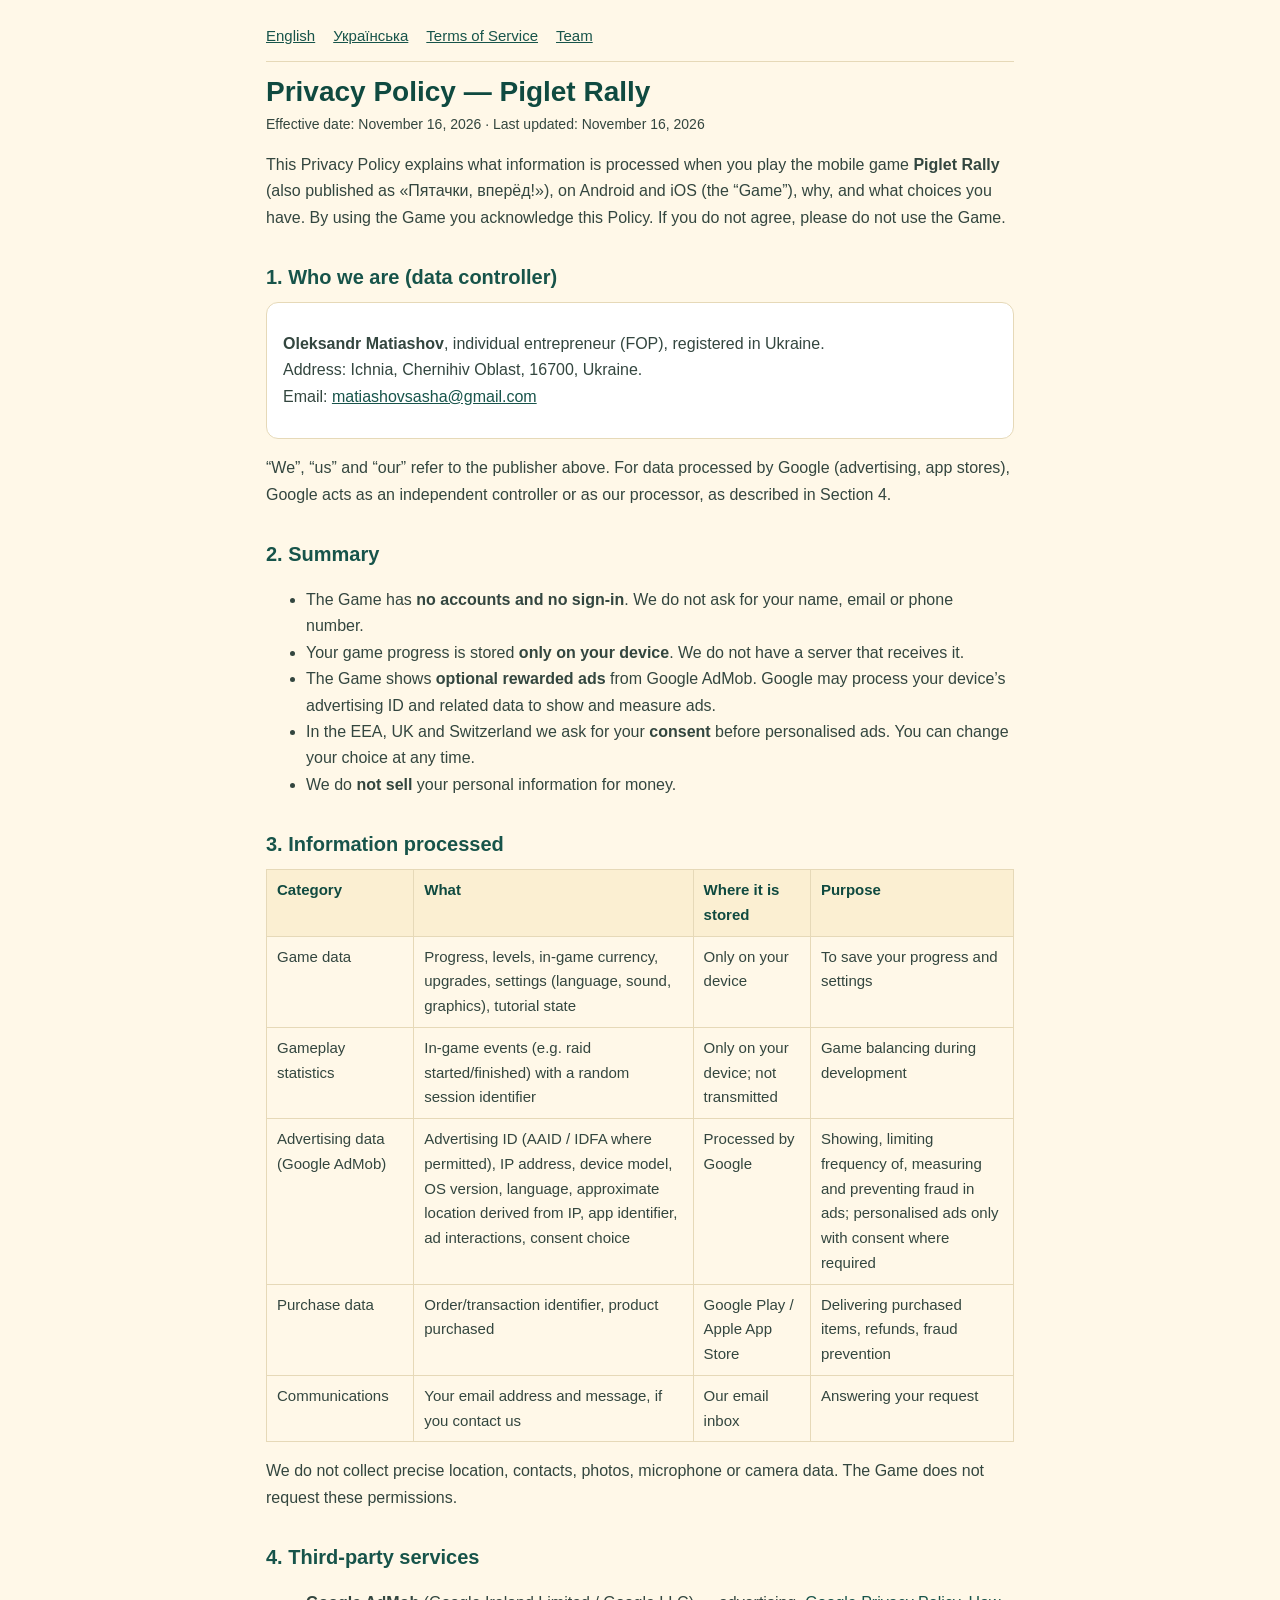
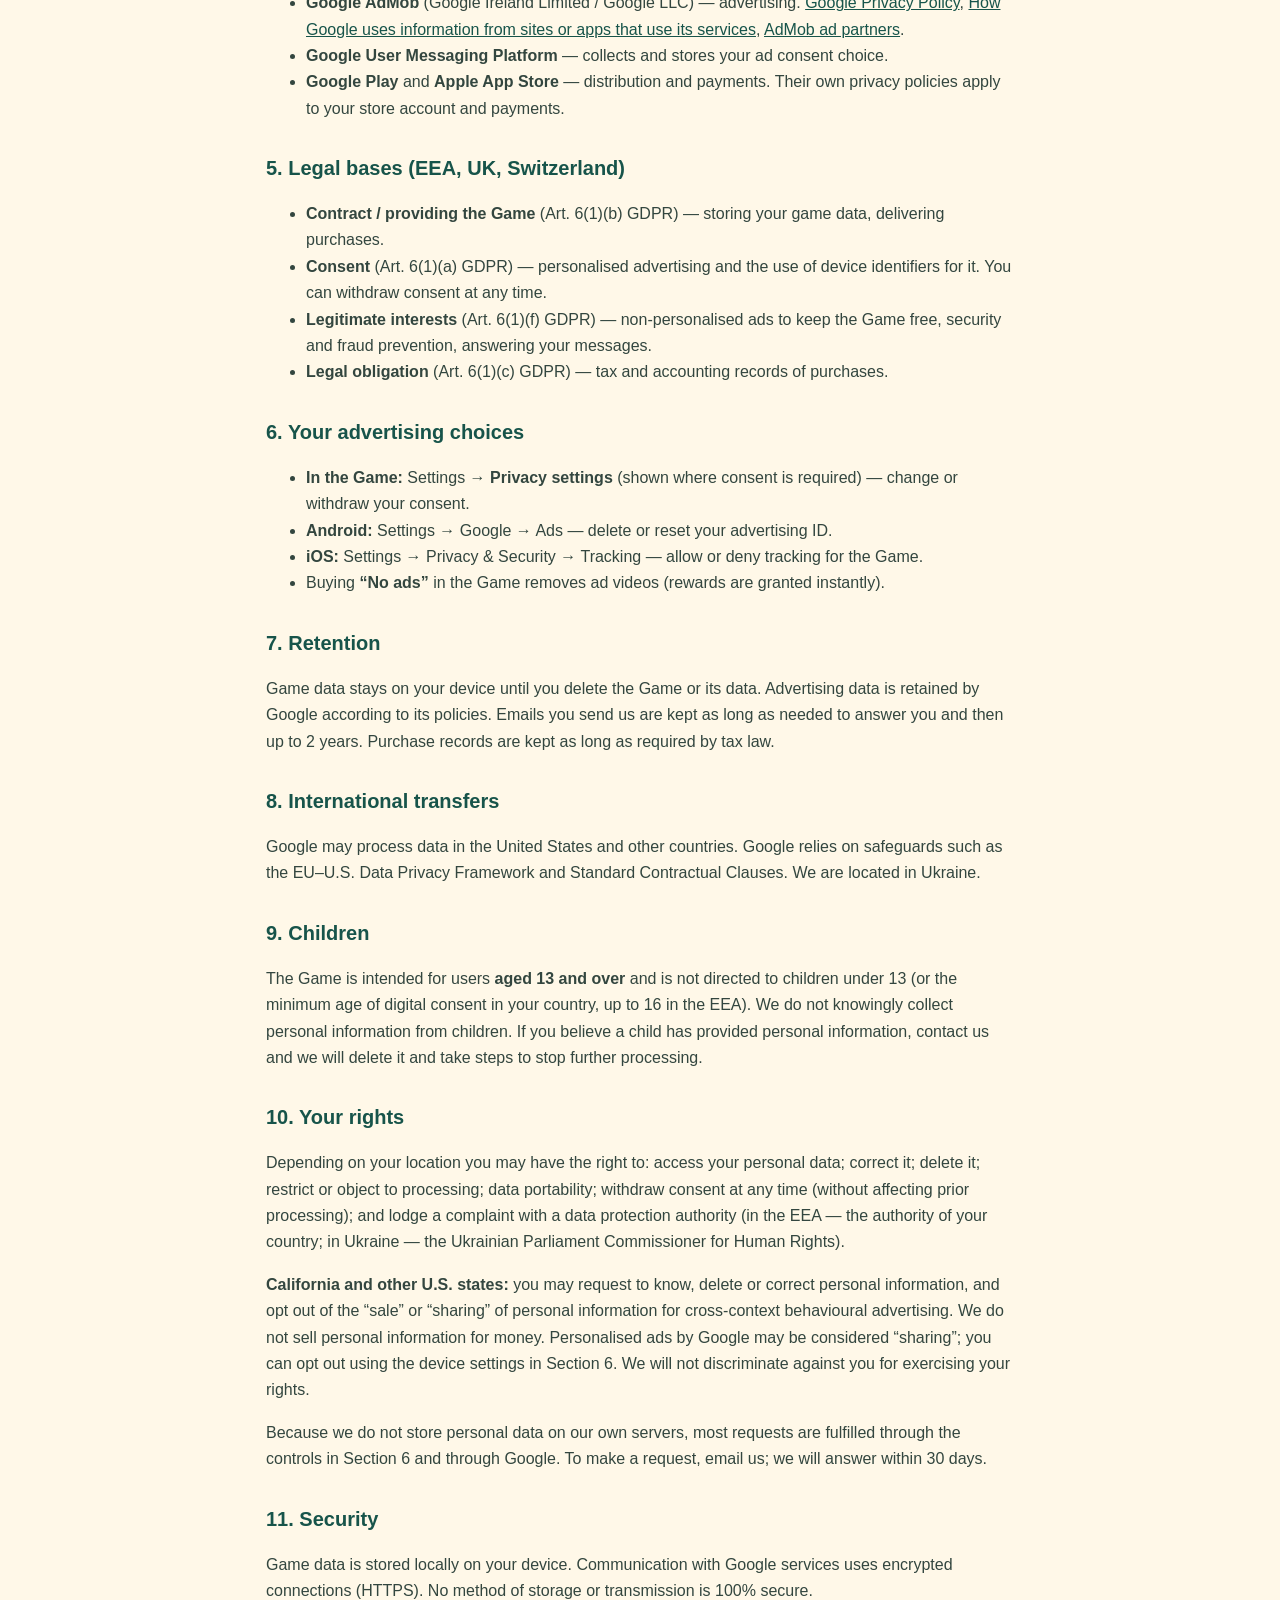
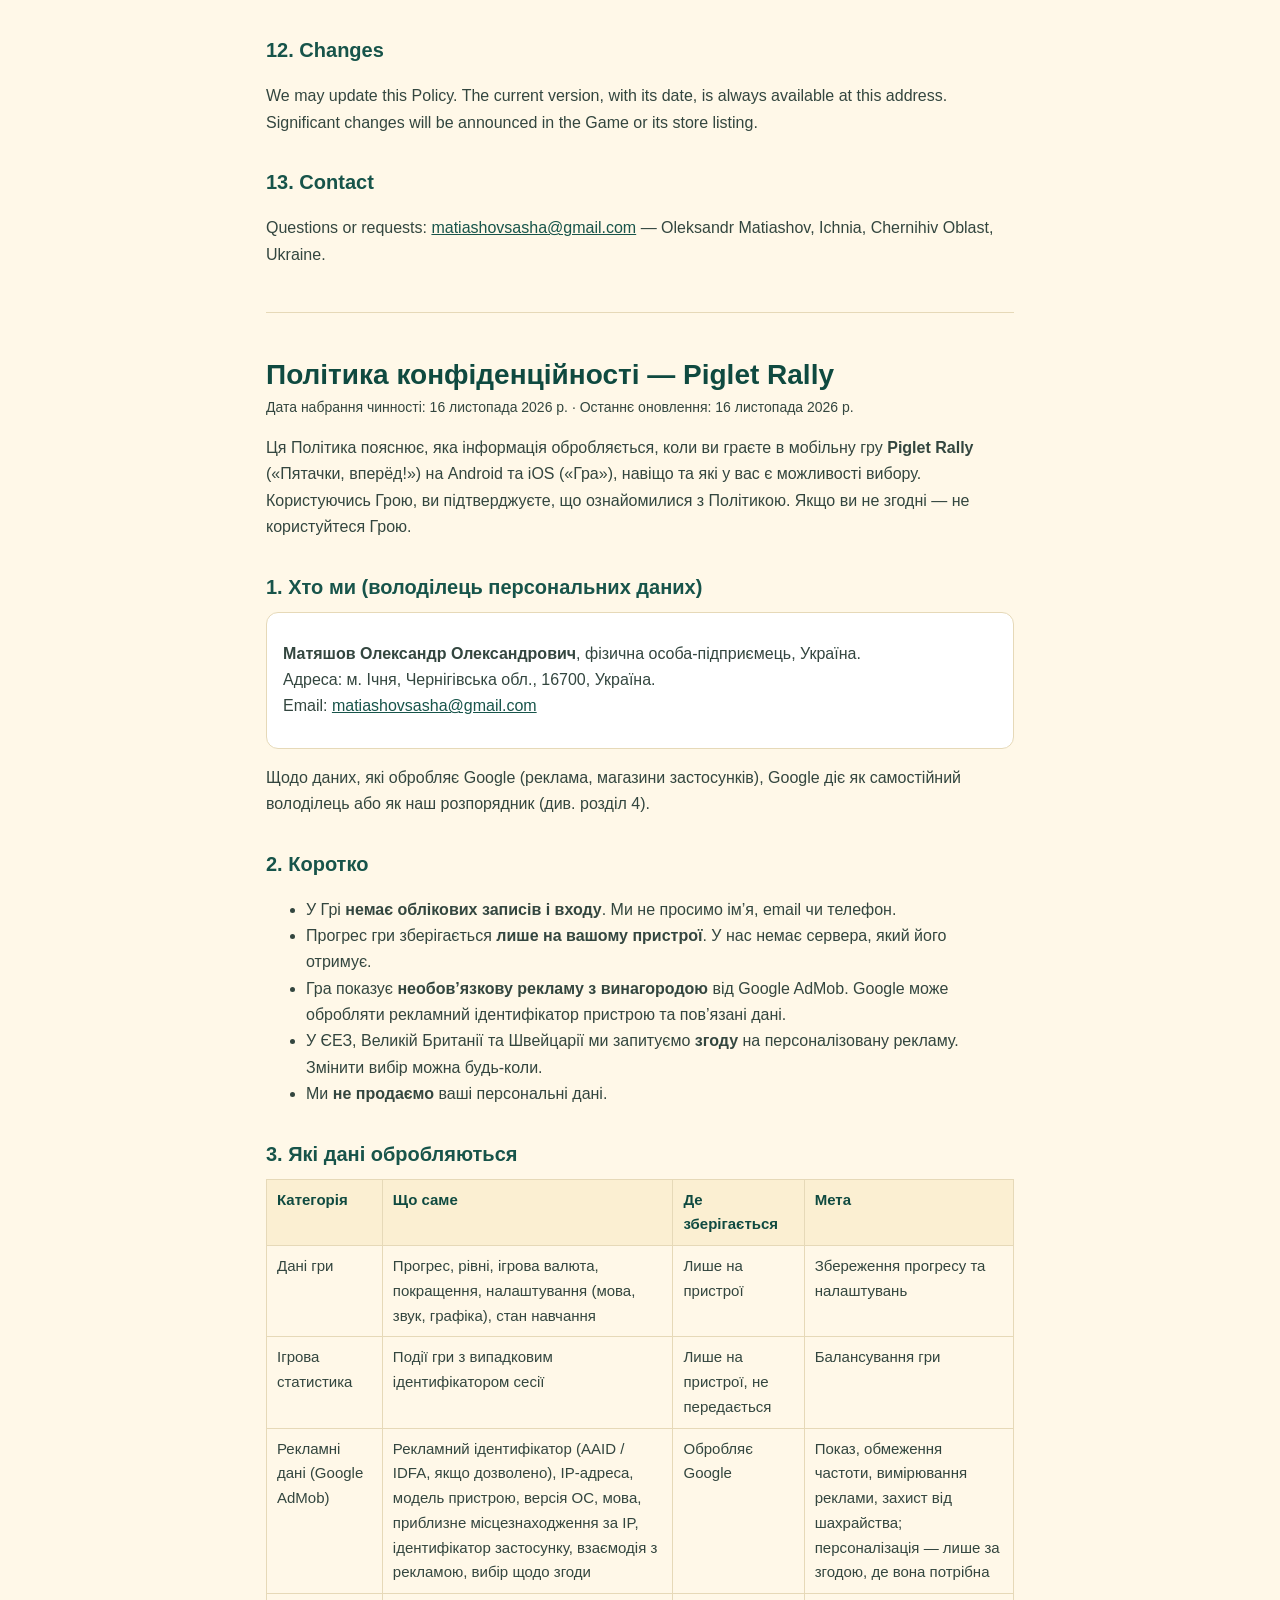
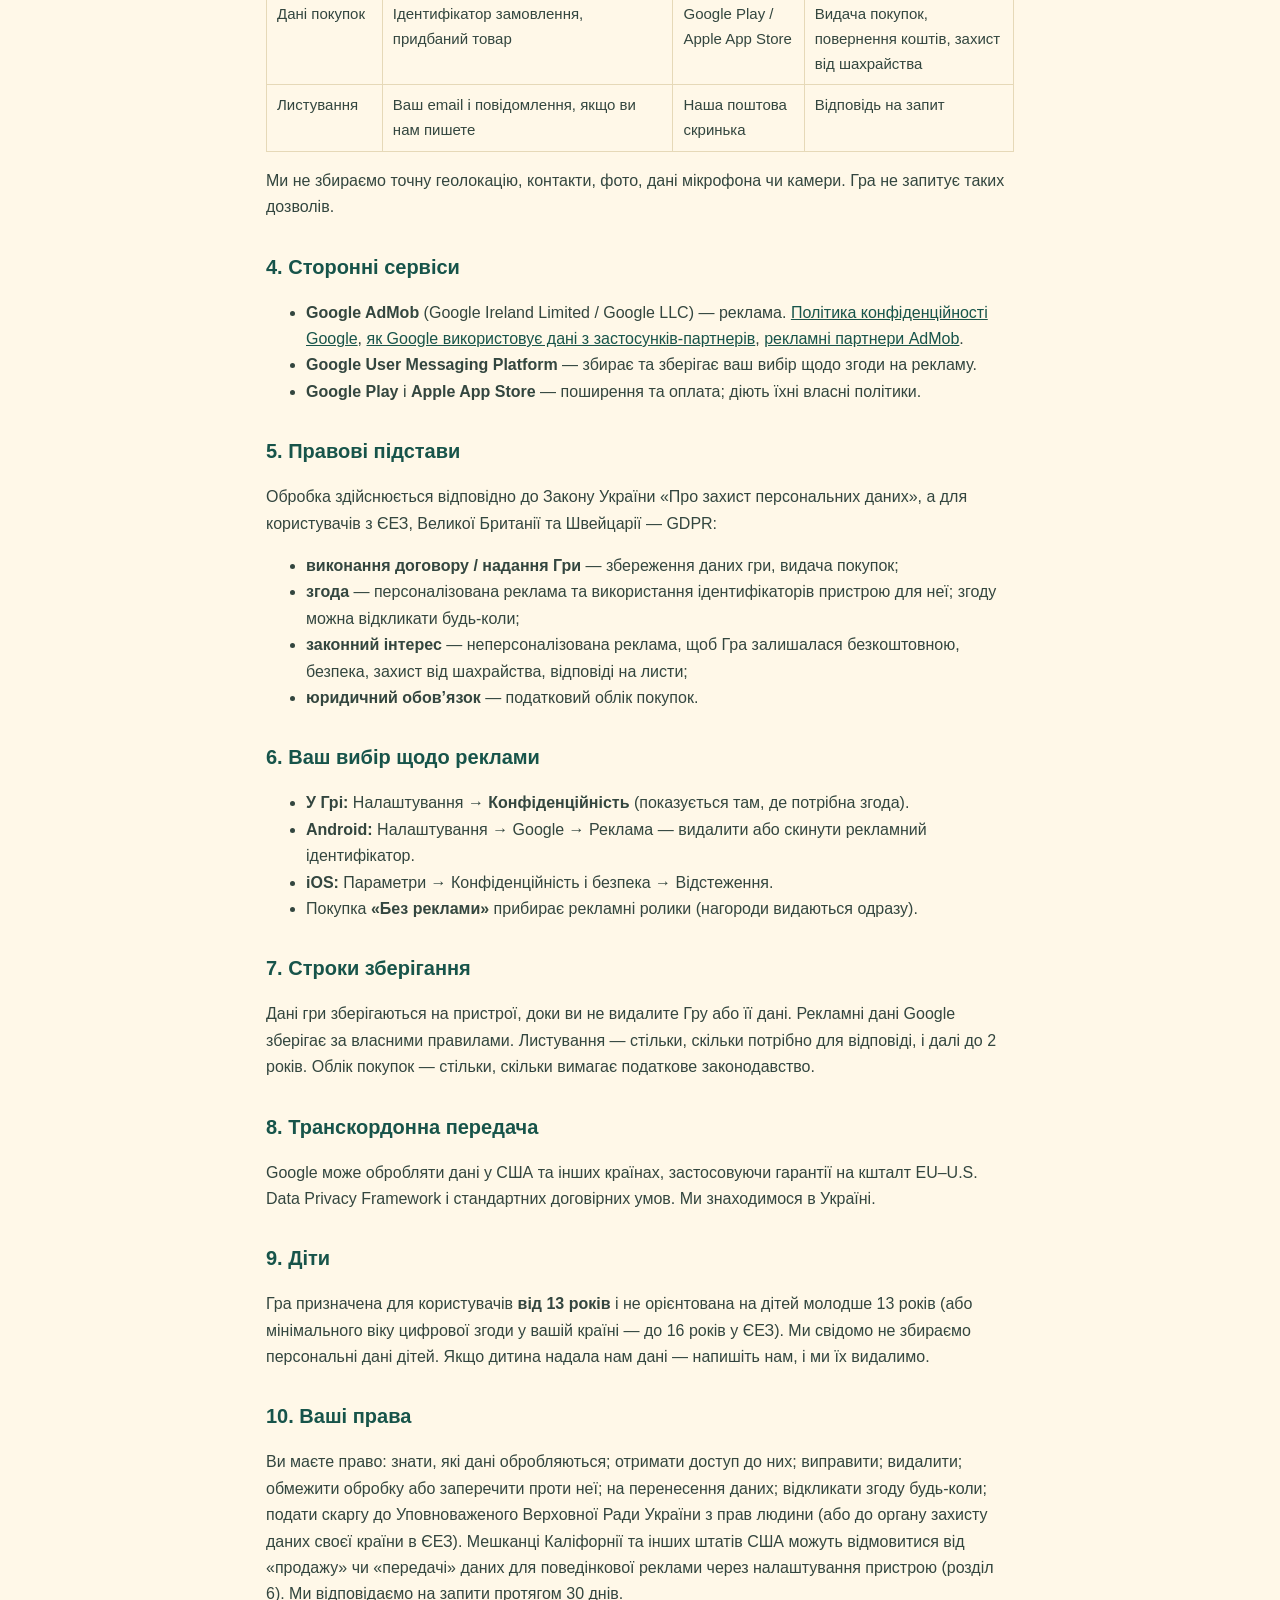
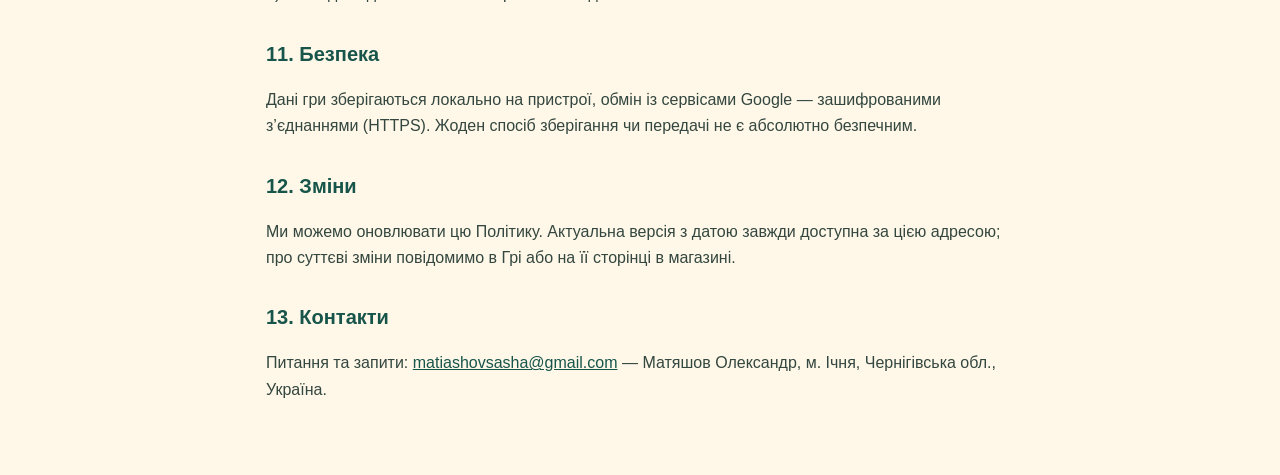
==== commit e151476f: "Link team page from navigation Co-Authored-By: Claude Opus 5.5 <noreply@anthropic.com>" ====
--- a/index.html
+++ b/index.html
@@ -8,7 +8,7 @@
 </head>
 <body>
 <main>
-<nav><a href="#en">English</a><a href="#uk">Українська</a><a href="terms/">Terms of Service</a></nav>
+<nav><a href="#en">English</a><a href="#uk">Українська</a><a href="terms/">Terms of Service</a><a href="team/">Team</a></nav>
 
 <section id="en">
 <h1>Privacy Policy — Piglet Rally</h1>
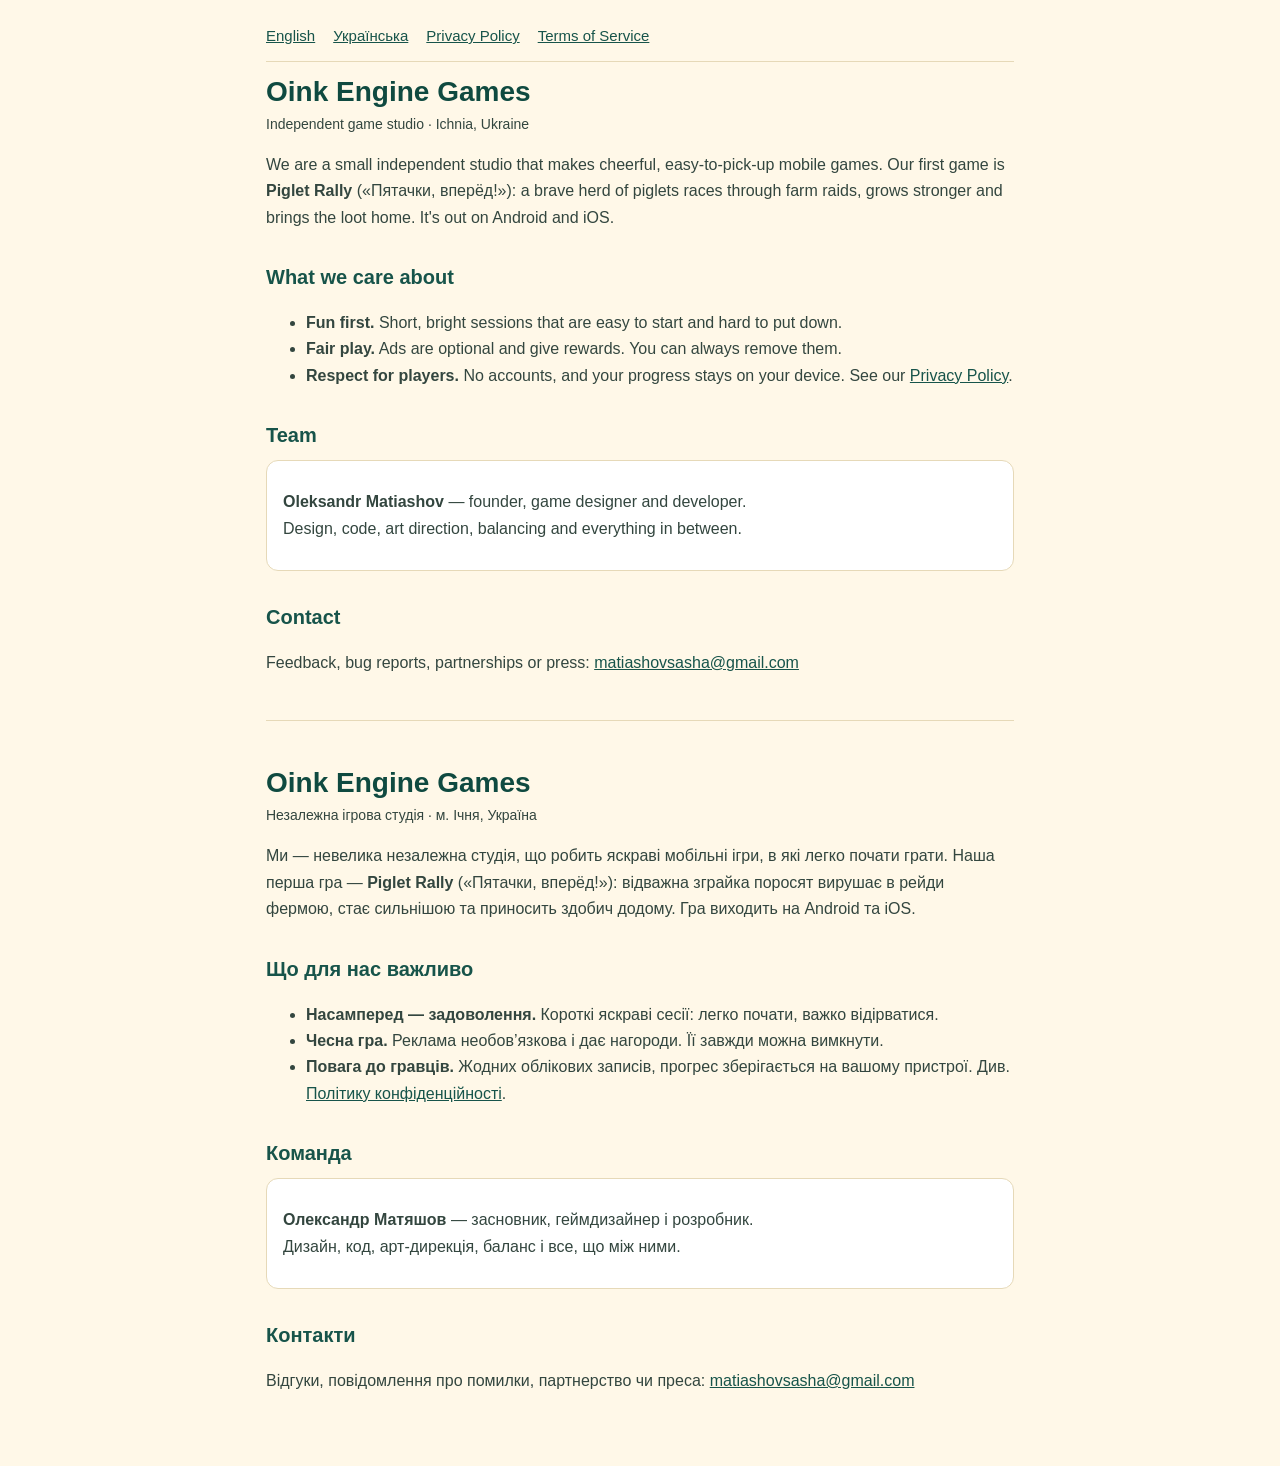
==== commit fb3077ce: "Move site to oinkenginegames.com: studio page at root, policy at /privacy/ Co-Authored-By: Claude Op" ====
--- a/index.html
+++ b/index.html
@@ -3,202 +3,66 @@
 <head>
 <meta charset="utf-8">
 <meta name="viewport" content="width=device-width, initial-scale=1">
-<title>Piglet Rally — Privacy Policy</title>
+<title>Oink Engine Games</title>
+<meta name="description" content="Oink Engine Games is the indie studio behind the mobile game Piglet Rally.">
 <link rel="stylesheet" href="style.css">
 </head>
 <body>
 <main>
-<nav><a href="#en">English</a><a href="#uk">Українська</a><a href="terms/">Terms of Service</a><a href="team/">Team</a></nav>
+<nav><a href="#en">English</a><a href="#uk">Українська</a><a href="privacy/">Privacy Policy</a><a href="terms/">Terms of Service</a></nav>
 
 <section id="en">
-<h1>Privacy Policy — Piglet Rally</h1>
-<p class="date">Effective date: November 16, 2026 · Last updated: November 16, 2026</p>
+<h1>Oink Engine Games</h1>
+<p class="date">Independent game studio · Ichnia, Ukraine</p>
 
-<p>This Privacy Policy explains what information is processed when you play the mobile game <b>Piglet Rally</b>
-(also published as «Пятачки, вперёд!»), on Android and iOS (the “Game”), why, and what choices you have.
-By using the Game you acknowledge this Policy. If you do not agree, please do not use the Game.</p>
+<p>We are a small independent studio that makes cheerful, easy-to-pick-up mobile games.
+Our first game is <b>Piglet Rally</b> («Пятачки, вперёд!»): a brave herd of piglets races through farm raids,
+grows stronger and brings the loot home. It's out on Android and iOS.</p>
 
-<h2>1. Who we are (data controller)</h2>
-<div class="box">
-<p><b>Oleksandr Matiashov</b>, individual entrepreneur (FOP), registered in Ukraine.<br>
-Address: Ichnia, Chernihiv Oblast, 16700, Ukraine.<br>
-Email: <a href="mailto:matiashovsasha@gmail.com">matiashovsasha@gmail.com</a></p>
-</div>
-<p>“We”, “us” and “our” refer to the publisher above. For data processed by Google (advertising, app stores),
-Google acts as an independent controller or as our processor, as described in Section 4.</p>
-
-<h2>2. Summary</h2>
+<h2>What we care about</h2>
 <ul>
-  <li>The Game has <b>no accounts and no sign-in</b>. We do not ask for your name, email or phone number.</li>
-  <li>Your game progress is stored <b>only on your device</b>. We do not have a server that receives it.</li>
-  <li>The Game shows <b>optional rewarded ads</b> from Google AdMob. Google may process your device’s advertising ID and related data to show and measure ads.</li>
-  <li>In the EEA, UK and Switzerland we ask for your <b>consent</b> before personalised ads. You can change your choice at any time.</li>
-  <li>We do <b>not sell</b> your personal information for money.</li>
+  <li><b>Fun first.</b> Short, bright sessions that are easy to start and hard to put down.</li>
+  <li><b>Fair play.</b> Ads are optional and give rewards. You can always remove them.</li>
+  <li><b>Respect for players.</b> No accounts, and your progress stays on your device. See our <a href="privacy/">Privacy Policy</a>.</li>
 </ul>
 
-<h2>3. Information processed</h2>
-<table>
-  <thead><tr><th>Category</th><th>What</th><th>Where it is stored</th><th>Purpose</th></tr></thead>
-  <tbody>
-    <tr><td>Game data</td><td>Progress, levels, in-game currency, upgrades, settings (language, sound, graphics), tutorial state</td><td>Only on your device</td><td>To save your progress and settings</td></tr>
-    <tr><td>Gameplay statistics</td><td>In-game events (e.g. raid started/finished) with a random session identifier</td><td>Only on your device; not transmitted</td><td>Game balancing during development</td></tr>
-    <tr><td>Advertising data (Google AdMob)</td><td>Advertising ID (AAID / IDFA where permitted), IP address, device model, OS version, language, approximate location derived from IP, app identifier, ad interactions, consent choice</td><td>Processed by Google</td><td>Showing, limiting frequency of, measuring and preventing fraud in ads; personalised ads only with consent where required</td></tr>
-    <tr><td>Purchase data</td><td>Order/transaction identifier, product purchased</td><td>Google Play / Apple App Store</td><td>Delivering purchased items, refunds, fraud prevention</td></tr>
-    <tr><td>Communications</td><td>Your email address and message, if you contact us</td><td>Our email inbox</td><td>Answering your request</td></tr>
-  </tbody>
-</table>
-<p>We do not collect precise location, contacts, photos, microphone or camera data. The Game does not request these permissions.</p>
+<h2>Team</h2>
+<div class="box">
+<p><b>Oleksandr Matiashov</b> — founder, game designer and developer.<br>
+Design, code, art direction, balancing and everything in between.</p>
+</div>
 
-<h2>4. Third-party services</h2>
-<ul>
-  <li><b>Google AdMob</b> (Google Ireland Limited / Google LLC) — advertising. <a href="https://policies.google.com/privacy">Google Privacy Policy</a>,
-      <a href="https://policies.google.com/technologies/partner-sites">How Google uses information from sites or apps that use its services</a>,
-      <a href="https://support.google.com/admob/answer/9012903">AdMob ad partners</a>.</li>
-  <li><b>Google User Messaging Platform</b> — collects and stores your ad consent choice.</li>
-  <li><b>Google Play</b> and <b>Apple App Store</b> — distribution and payments. Their own privacy policies apply to your store account and payments.</li>
-</ul>
-
-<h2>5. Legal bases (EEA, UK, Switzerland)</h2>
-<ul>
-  <li><b>Contract / providing the Game</b> (Art. 6(1)(b) GDPR) — storing your game data, delivering purchases.</li>
-  <li><b>Consent</b> (Art. 6(1)(a) GDPR) — personalised advertising and the use of device identifiers for it. You can withdraw consent at any time.</li>
-  <li><b>Legitimate interests</b> (Art. 6(1)(f) GDPR) — non-personalised ads to keep the Game free, security and fraud prevention, answering your messages.</li>
-  <li><b>Legal obligation</b> (Art. 6(1)(c) GDPR) — tax and accounting records of purchases.</li>
-</ul>
-
-<h2>6. Your advertising choices</h2>
-<ul>
-  <li><b>In the Game:</b> Settings → <b>Privacy settings</b> (shown where consent is required) — change or withdraw your consent.</li>
-  <li><b>Android:</b> Settings → Google → Ads — delete or reset your advertising ID.</li>
-  <li><b>iOS:</b> Settings → Privacy &amp; Security → Tracking — allow or deny tracking for the Game.</li>
-  <li>Buying <b>“No ads”</b> in the Game removes ad videos (rewards are granted instantly).</li>
-</ul>
-
-<h2>7. Retention</h2>
-<p>Game data stays on your device until you delete the Game or its data. Advertising data is retained by Google according to its policies.
-Emails you send us are kept as long as needed to answer you and then up to 2 years. Purchase records are kept as long as required by tax law.</p>
-
-<h2>8. International transfers</h2>
-<p>Google may process data in the United States and other countries. Google relies on safeguards such as the EU–U.S. Data Privacy Framework
-and Standard Contractual Clauses. We are located in Ukraine.</p>
-
-<h2>9. Children</h2>
-<p>The Game is intended for users <b>aged 13 and over</b> and is not directed to children under 13 (or the minimum age of digital consent in your country,
-up to 16 in the EEA). We do not knowingly collect personal information from children. If you believe a child has provided personal information,
-contact us and we will delete it and take steps to stop further processing.</p>
-
-<h2>10. Your rights</h2>
-<p>Depending on your location you may have the right to: access your personal data; correct it; delete it; restrict or object to processing;
-data portability; withdraw consent at any time (without affecting prior processing); and lodge a complaint with a data protection authority
-(in the EEA — the authority of your country; in Ukraine — the Ukrainian Parliament Commissioner for Human Rights).</p>
-<p><b>California and other U.S. states:</b> you may request to know, delete or correct personal information, and opt out of the “sale” or “sharing”
-of personal information for cross-context behavioural advertising. We do not sell personal information for money. Personalised ads by Google may be
-considered “sharing”; you can opt out using the device settings in Section 6. We will not discriminate against you for exercising your rights.</p>
-<p>Because we do not store personal data on our own servers, most requests are fulfilled through the controls in Section 6 and through Google.
-To make a request, email us; we will answer within 30 days.</p>
-
-<h2>11. Security</h2>
-<p>Game data is stored locally on your device. Communication with Google services uses encrypted connections (HTTPS).
-No method of storage or transmission is 100% secure.</p>
-
-<h2>12. Changes</h2>
-<p>We may update this Policy. The current version, with its date, is always available at this address.
-Significant changes will be announced in the Game or its store listing.</p>
-
-<h2>13. Contact</h2>
-<p>Questions or requests: <a href="mailto:matiashovsasha@gmail.com">matiashovsasha@gmail.com</a> — Oleksandr Matiashov, Ichnia, Chernihiv Oblast, Ukraine.</p>
+<h2>Contact</h2>
+<p>Feedback, bug reports, partnerships or press:
+<a href="mailto:matiashovsasha@gmail.com">matiashovsasha@gmail.com</a></p>
 </section>
 
 <hr>
 
 <section id="uk" lang="uk">
-<h1>Політика конфіденційності — Piglet Rally</h1>
-<p class="date">Дата набрання чинності: 16 листопада 2026 р. · Останнє оновлення: 16 листопада 2026 р.</p>
+<h1>Oink Engine Games</h1>
+<p class="date">Незалежна ігрова студія · м. Ічня, Україна</p>
 
-<p>Ця Політика пояснює, яка інформація обробляється, коли ви граєте в мобільну гру <b>Piglet Rally</b> («Пятачки, вперёд!») на Android та iOS («Гра»),
-навіщо та які у вас є можливості вибору. Користуючись Грою, ви підтверджуєте, що ознайомилися з Політикою. Якщо ви не згодні — не користуйтеся Грою.</p>
+<p>Ми — невелика незалежна студія, що робить яскраві мобільні ігри, в які легко почати грати.
+Наша перша гра — <b>Piglet Rally</b> («Пятачки, вперёд!»): відважна зграйка поросят вирушає в рейди фермою,
+стає сильнішою та приносить здобич додому. Гра виходить на Android та iOS.</p>
 
-<h2>1. Хто ми (володілець персональних даних)</h2>
-<div class="box">
-<p><b>Матяшов Олександр Олександрович</b>, фізична особа-підприємець, Україна.<br>
-Адреса: м. Ічня, Чернігівська обл., 16700, Україна.<br>
-Email: <a href="mailto:matiashovsasha@gmail.com">matiashovsasha@gmail.com</a></p>
-</div>
-<p>Щодо даних, які обробляє Google (реклама, магазини застосунків), Google діє як самостійний володілець або як наш розпорядник (див. розділ 4).</p>
-
-<h2>2. Коротко</h2>
+<h2>Що для нас важливо</h2>
 <ul>
-  <li>У Грі <b>немає облікових записів і входу</b>. Ми не просимо ім’я, email чи телефон.</li>
-  <li>Прогрес гри зберігається <b>лише на вашому пристрої</b>. У нас немає сервера, який його отримує.</li>
-  <li>Гра показує <b>необов’язкову рекламу з винагородою</b> від Google AdMob. Google може обробляти рекламний ідентифікатор пристрою та пов’язані дані.</li>
-  <li>У ЄЕЗ, Великій Британії та Швейцарії ми запитуємо <b>згоду</b> на персоналізовану рекламу. Змінити вибір можна будь-коли.</li>
-  <li>Ми <b>не продаємо</b> ваші персональні дані.</li>
+  <li><b>Насамперед — задоволення.</b> Короткі яскраві сесії: легко почати, важко відірватися.</li>
+  <li><b>Чесна гра.</b> Реклама необов’язкова і дає нагороди. Її завжди можна вимкнути.</li>
+  <li><b>Повага до гравців.</b> Жодних облікових записів, прогрес зберігається на вашому пристрої. Див. <a href="privacy/#uk">Політику конфіденційності</a>.</li>
 </ul>
 
-<h2>3. Які дані обробляються</h2>
-<table>
-  <thead><tr><th>Категорія</th><th>Що саме</th><th>Де зберігається</th><th>Мета</th></tr></thead>
-  <tbody>
-    <tr><td>Дані гри</td><td>Прогрес, рівні, ігрова валюта, покращення, налаштування (мова, звук, графіка), стан навчання</td><td>Лише на пристрої</td><td>Збереження прогресу та налаштувань</td></tr>
-    <tr><td>Ігрова статистика</td><td>Події гри з випадковим ідентифікатором сесії</td><td>Лише на пристрої, не передається</td><td>Балансування гри</td></tr>
-    <tr><td>Рекламні дані (Google AdMob)</td><td>Рекламний ідентифікатор (AAID / IDFA, якщо дозволено), IP-адреса, модель пристрою, версія ОС, мова, приблизне місцезнаходження за IP, ідентифікатор застосунку, взаємодія з рекламою, вибір щодо згоди</td><td>Обробляє Google</td><td>Показ, обмеження частоти, вимірювання реклами, захист від шахрайства; персоналізація — лише за згодою, де вона потрібна</td></tr>
-    <tr><td>Дані покупок</td><td>Ідентифікатор замовлення, придбаний товар</td><td>Google Play / Apple App Store</td><td>Видача покупок, повернення коштів, захист від шахрайства</td></tr>
-    <tr><td>Листування</td><td>Ваш email і повідомлення, якщо ви нам пишете</td><td>Наша поштова скринька</td><td>Відповідь на запит</td></tr>
-  </tbody>
-</table>
-<p>Ми не збираємо точну геолокацію, контакти, фото, дані мікрофона чи камери. Гра не запитує таких дозволів.</p>
+<h2>Команда</h2>
+<div class="box">
+<p><b>Олександр Матяшов</b> — засновник, геймдизайнер і розробник.<br>
+Дизайн, код, арт-дирекція, баланс і все, що між ними.</p>
+</div>
 
-<h2>4. Сторонні сервіси</h2>
-<ul>
-  <li><b>Google AdMob</b> (Google Ireland Limited / Google LLC) — реклама. <a href="https://policies.google.com/privacy">Політика конфіденційності Google</a>,
-      <a href="https://policies.google.com/technologies/partner-sites">як Google використовує дані з застосунків-партнерів</a>,
-      <a href="https://support.google.com/admob/answer/9012903">рекламні партнери AdMob</a>.</li>
-  <li><b>Google User Messaging Platform</b> — збирає та зберігає ваш вибір щодо згоди на рекламу.</li>
-  <li><b>Google Play</b> і <b>Apple App Store</b> — поширення та оплата; діють їхні власні політики.</li>
-</ul>
-
-<h2>5. Правові підстави</h2>
-<p>Обробка здійснюється відповідно до Закону України «Про захист персональних даних», а для користувачів з ЄЕЗ, Великої Британії та Швейцарії — GDPR:</p>
-<ul>
-  <li><b>виконання договору / надання Гри</b> — збереження даних гри, видача покупок;</li>
-  <li><b>згода</b> — персоналізована реклама та використання ідентифікаторів пристрою для неї; згоду можна відкликати будь-коли;</li>
-  <li><b>законний інтерес</b> — неперсоналізована реклама, щоб Гра залишалася безкоштовною, безпека, захист від шахрайства, відповіді на листи;</li>
-  <li><b>юридичний обов’язок</b> — податковий облік покупок.</li>
-</ul>
-
-<h2>6. Ваш вибір щодо реклами</h2>
-<ul>
-  <li><b>У Грі:</b> Налаштування → <b>Конфіденційність</b> (показується там, де потрібна згода).</li>
-  <li><b>Android:</b> Налаштування → Google → Реклама — видалити або скинути рекламний ідентифікатор.</li>
-  <li><b>iOS:</b> Параметри → Конфіденційність і безпека → Відстеження.</li>
-  <li>Покупка <b>«Без реклами»</b> прибирає рекламні ролики (нагороди видаються одразу).</li>
-</ul>
-
-<h2>7. Строки зберігання</h2>
-<p>Дані гри зберігаються на пристрої, доки ви не видалите Гру або її дані. Рекламні дані Google зберігає за власними правилами.
-Листування — стільки, скільки потрібно для відповіді, і далі до 2 років. Облік покупок — стільки, скільки вимагає податкове законодавство.</p>
-
-<h2>8. Транскордонна передача</h2>
-<p>Google може обробляти дані у США та інших країнах, застосовуючи гарантії на кшталт EU–U.S. Data Privacy Framework і стандартних договірних умов. Ми знаходимося в Україні.</p>
-
-<h2>9. Діти</h2>
-<p>Гра призначена для користувачів <b>від 13 років</b> і не орієнтована на дітей молодше 13 років (або мінімального віку цифрової згоди у вашій країні — до 16 років у ЄЕЗ).
-Ми свідомо не збираємо персональні дані дітей. Якщо дитина надала нам дані — напишіть нам, і ми їх видалимо.</p>
-
-<h2>10. Ваші права</h2>
-<p>Ви маєте право: знати, які дані обробляються; отримати доступ до них; виправити; видалити; обмежити обробку або заперечити проти неї;
-на перенесення даних; відкликати згоду будь-коли; подати скаргу до Уповноваженого Верховної Ради України з прав людини
-(або до органу захисту даних своєї країни в ЄЕЗ). Мешканці Каліфорнії та інших штатів США можуть відмовитися від «продажу» чи «передачі» даних для поведінкової реклами
-через налаштування пристрою (розділ 6). Ми відповідаємо на запити протягом 30 днів.</p>
-
-<h2>11. Безпека</h2>
-<p>Дані гри зберігаються локально на пристрої, обмін із сервісами Google — зашифрованими з’єднаннями (HTTPS). Жоден спосіб зберігання чи передачі не є абсолютно безпечним.</p>
-
-<h2>12. Зміни</h2>
-<p>Ми можемо оновлювати цю Політику. Актуальна версія з датою завжди доступна за цією адресою; про суттєві зміни повідомимо в Грі або на її сторінці в магазині.</p>
-
-<h2>13. Контакти</h2>
-<p>Питання та запити: <a href="mailto:matiashovsasha@gmail.com">matiashovsasha@gmail.com</a> — Матяшов Олександр, м. Ічня, Чернігівська обл., Україна.</p>
+<h2>Контакти</h2>
+<p>Відгуки, повідомлення про помилки, партнерство чи преса:
+<a href="mailto:matiashovsasha@gmail.com">matiashovsasha@gmail.com</a></p>
 </section>
 </main>
 </body>
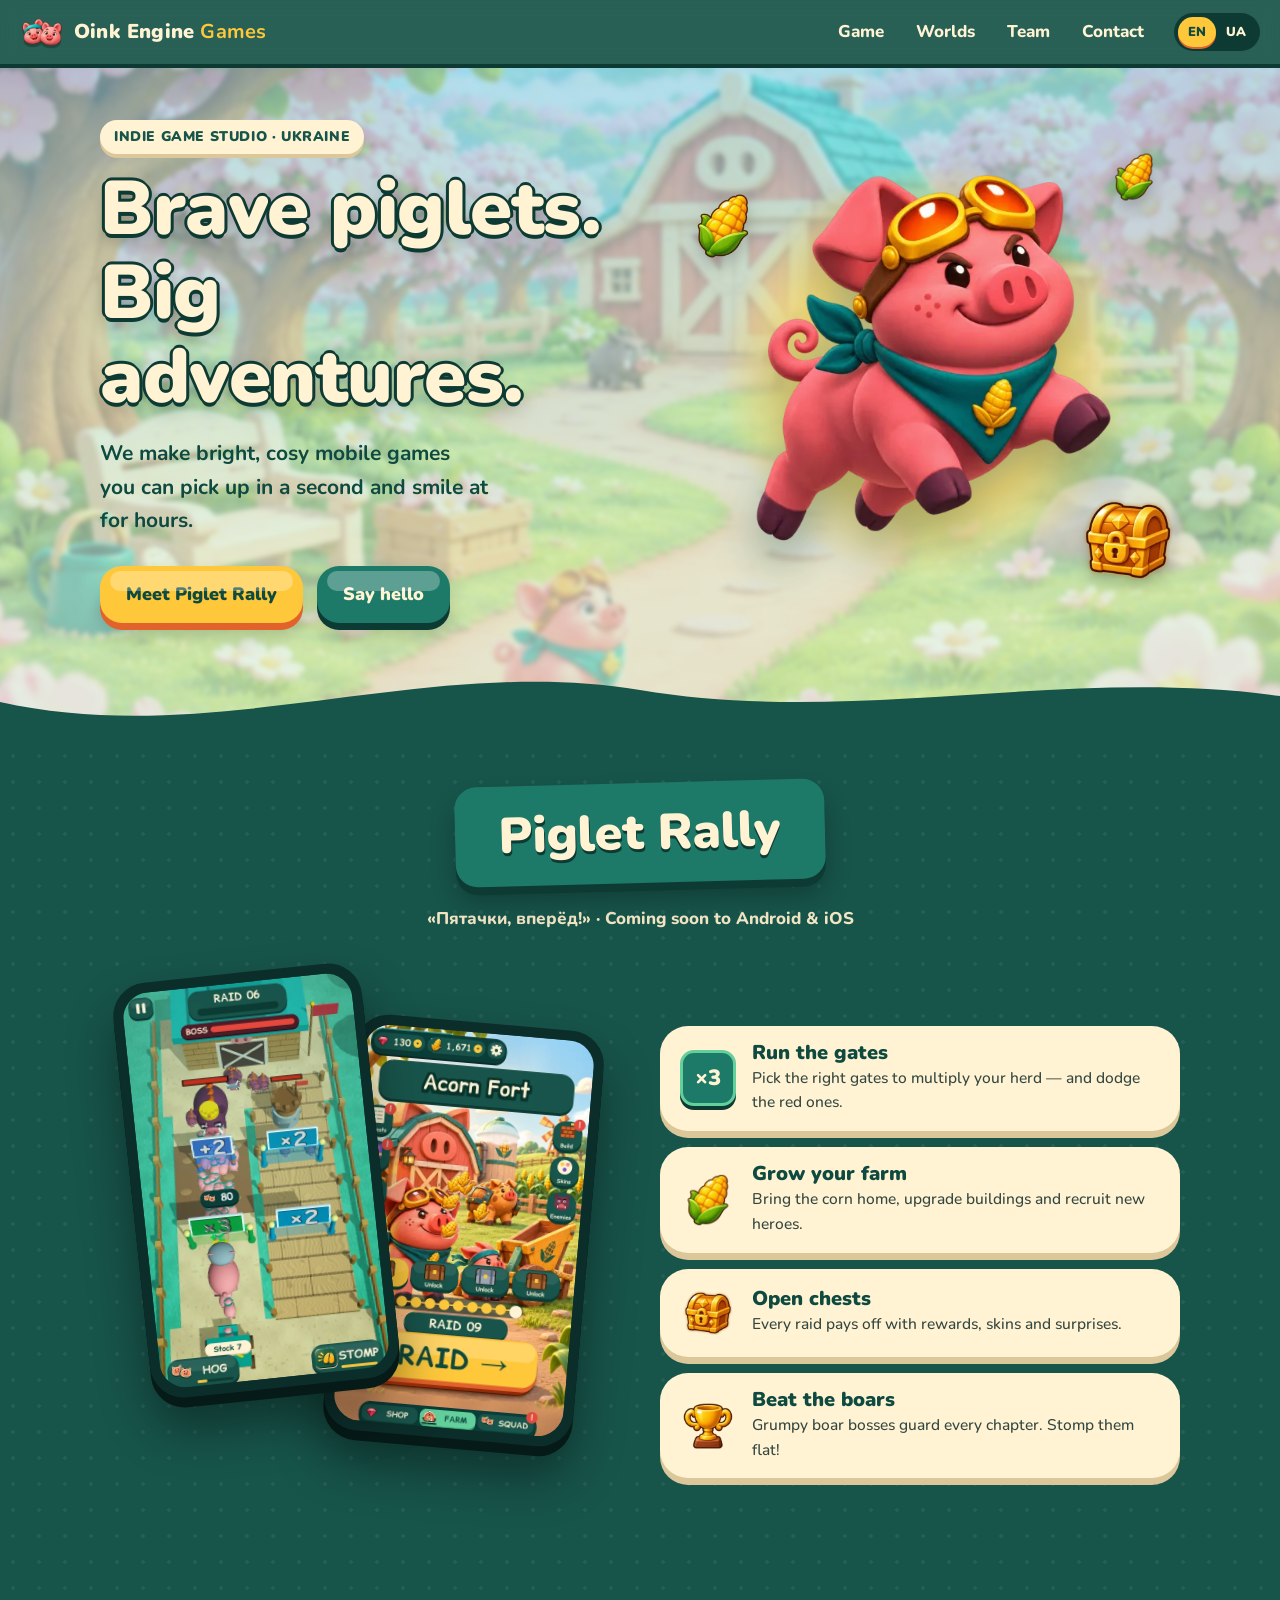
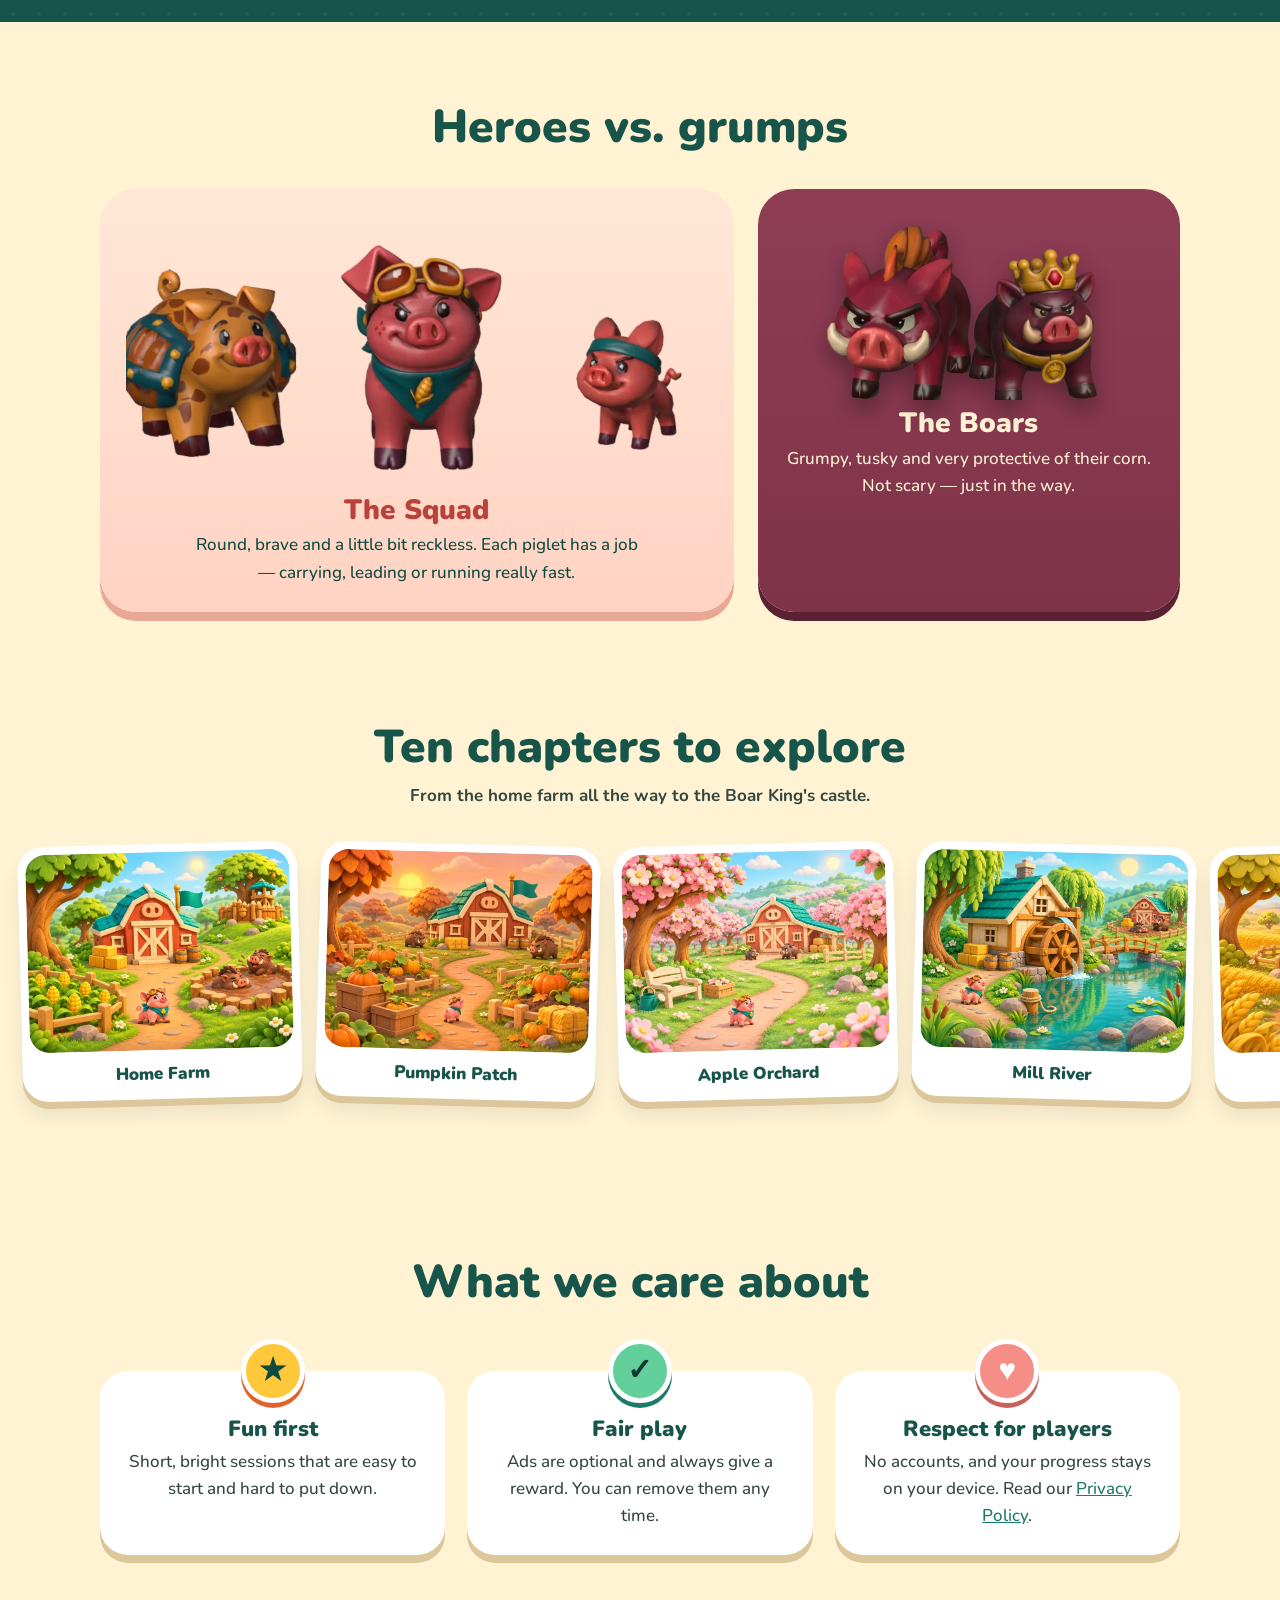
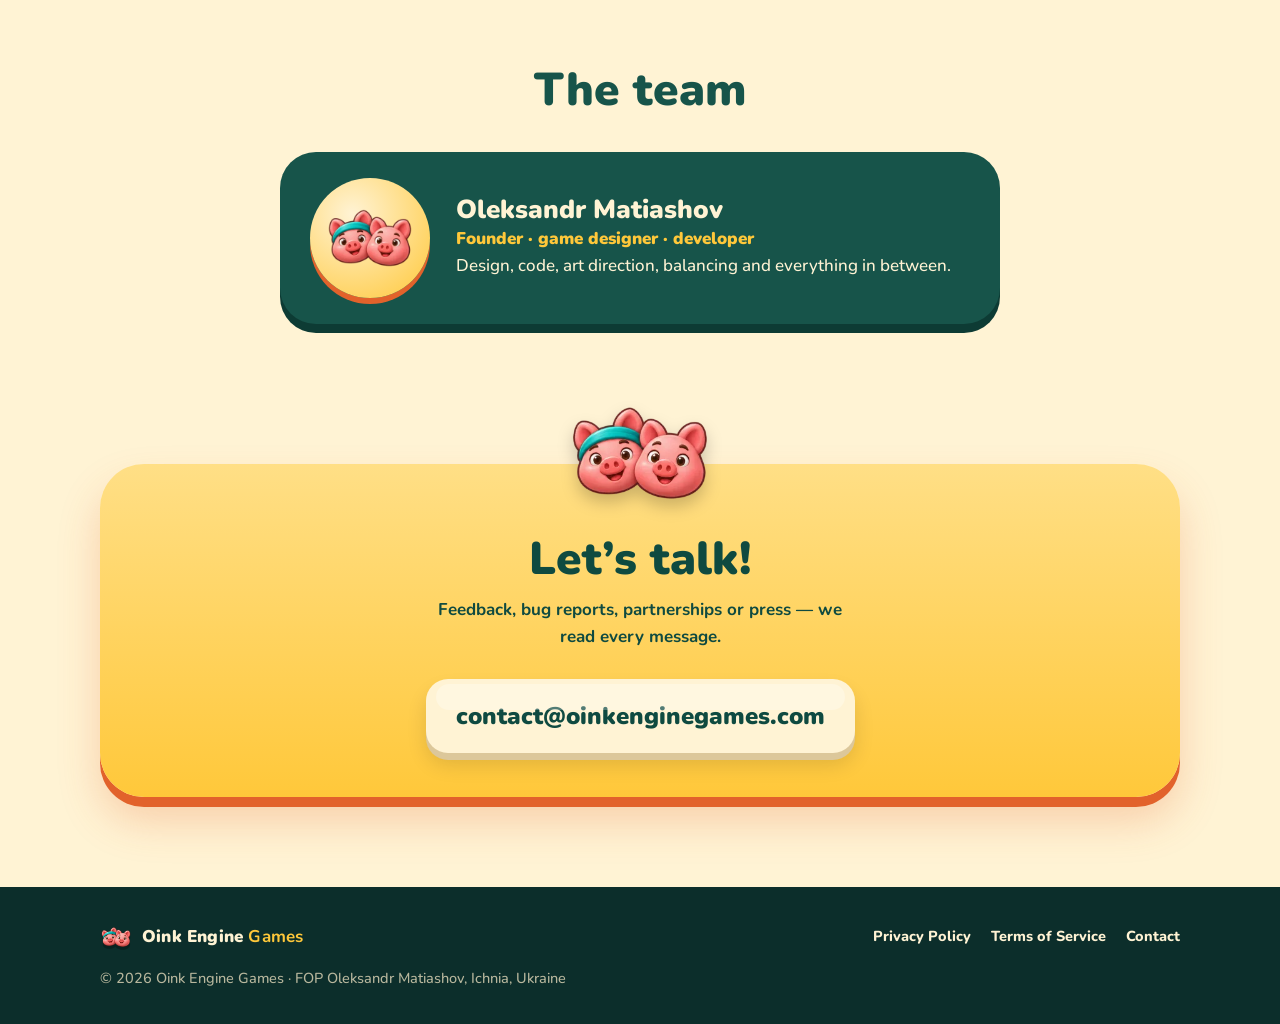
==== commit faf59921: "Redesign studio homepage with game art; restyle legal pages Co-Authored-By: Claude Opus 5.5 <noreply" ====
--- a/index.html
+++ b/index.html
@@ -1,69 +1,215 @@
 <!doctype html>
-<html lang="en">
+<html lang="en" data-lang="en">
 <head>
 <meta charset="utf-8">
 <meta name="viewport" content="width=device-width, initial-scale=1">
 <title>Oink Engine Games</title>
-<meta name="description" content="Oink Engine Games is the indie studio behind the mobile game Piglet Rally.">
-<link rel="stylesheet" href="style.css">
+<meta name="description" content="Oink Engine Games is an independent studio from Ukraine making cheerful mobile games. Our first game: Piglet Rally.">
+<meta name="theme-color" content="#17544A">
+<meta property="og:title" content="Oink Engine Games">
+<meta property="og:description" content="Cheerful mobile games about brave piglets. Meet Piglet Rally.">
+<meta property="og:image" content="https://oinkenginegames.com/assets/captain.webp">
+<link rel="icon" href="assets/herd.webp" type="image/webp">
+<link rel="preconnect" href="https://fonts.googleapis.com">
+<link rel="preconnect" href="https://fonts.gstatic.com" crossorigin>
+<link href="https://fonts.googleapis.com/css2?family=Nunito:wght@500;700;800;900&display=swap" rel="stylesheet">
+<link rel="stylesheet" href="home.css">
 </head>
 <body>
-<main>
-<nav><a href="#en">English</a><a href="#uk">Українська</a><a href="privacy/">Privacy Policy</a><a href="terms/">Terms of Service</a></nav>
-
-<section id="en">
-<h1>Oink Engine Games</h1>
-<p class="date">Independent game studio · Ichnia, Ukraine</p>
-
-<p>We are a small independent studio that makes cheerful, easy-to-pick-up mobile games.
-Our first game is <b>Piglet Rally</b> («Пятачки, вперёд!»): a brave herd of piglets races through farm raids,
-grows stronger and brings the loot home. It's out on Android and iOS.</p>
-
-<h2>What we care about</h2>
-<ul>
-  <li><b>Fun first.</b> Short, bright sessions that are easy to start and hard to put down.</li>
-  <li><b>Fair play.</b> Ads are optional and give rewards. You can always remove them.</li>
-  <li><b>Respect for players.</b> No accounts, and your progress stays on your device. See our <a href="privacy/">Privacy Policy</a>.</li>
-</ul>
-
-<h2>Team</h2>
-<div class="box">
-<p><b>Oleksandr Matiashov</b> — founder, game designer and developer.<br>
-Design, code, art direction, balancing and everything in between.</p>
-</div>
-
-<h2>Contact</h2>
-<p>Feedback, bug reports, partnerships or press:
-<a href="mailto:matiashovsasha@gmail.com">matiashovsasha@gmail.com</a></p>
-</section>
-
-<hr>
-
-<section id="uk" lang="uk">
-<h1>Oink Engine Games</h1>
-<p class="date">Незалежна ігрова студія · м. Ічня, Україна</p>
-
-<p>Ми — невелика незалежна студія, що робить яскраві мобільні ігри, в які легко почати грати.
-Наша перша гра — <b>Piglet Rally</b> («Пятачки, вперёд!»): відважна зграйка поросят вирушає в рейди фермою,
-стає сильнішою та приносить здобич додому. Гра виходить на Android та iOS.</p>
-
-<h2>Що для нас важливо</h2>
-<ul>
-  <li><b>Насамперед — задоволення.</b> Короткі яскраві сесії: легко почати, важко відірватися.</li>
-  <li><b>Чесна гра.</b> Реклама необов’язкова і дає нагороди. Її завжди можна вимкнути.</li>
-  <li><b>Повага до гравців.</b> Жодних облікових записів, прогрес зберігається на вашому пристрої. Див. <a href="privacy/#uk">Політику конфіденційності</a>.</li>
-</ul>
-
-<h2>Команда</h2>
-<div class="box">
-<p><b>Олександр Матяшов</b> — засновник, геймдизайнер і розробник.<br>
-Дизайн, код, арт-дирекція, баланс і все, що між ними.</p>
-</div>
-
-<h2>Контакти</h2>
-<p>Відгуки, повідомлення про помилки, партнерство чи преса:
-<a href="mailto:matiashovsasha@gmail.com">matiashovsasha@gmail.com</a></p>
-</section>
+
+<header class="top">
+  <a class="brand" href="#top"><img src="assets/herd.webp" alt="" width="44" height="44"><span>Oink Engine <b>Games</b></span></a>
+  <nav class="menu">
+    <a href="#game"><span class="en">Game</span><span class="uk">Гра</span></a>
+    <a href="#worlds"><span class="en">Worlds</span><span class="uk">Світи</span></a>
+    <a href="#team"><span class="en">Team</span><span class="uk">Команда</span></a>
+    <a href="#contact"><span class="en">Contact</span><span class="uk">Контакти</span></a>
+  </nav>
+  <div class="lang" role="group" aria-label="Language">
+    <button type="button" data-set="en">EN</button><button type="button" data-set="uk">UA</button>
+  </div>
+</header>
+
+<main id="top">
+
+<!-- HERO -->
+<section class="hero">
+  <div class="hero-bg" aria-hidden="true"></div>
+  <div class="hero-inner">
+    <div class="hero-text">
+      <p class="eyebrow"><span class="en">Indie game studio · Ukraine</span><span class="uk">Інді-студія · Україна</span></p>
+      <h1>
+        <span class="en">Brave piglets.<br>Big adventures.</span>
+        <span class="uk">Відважні поросята.<br>Великі пригоди.</span>
+      </h1>
+      <p class="lead">
+        <span class="en">We make bright, cosy mobile games you can pick up in a second and smile at for hours.</span>
+        <span class="uk">Ми робимо яскраві затишні мобільні ігри: почати — за секунду, усміхатися — годинами.</span>
+      </p>
+      <div class="cta">
+        <a class="btn btn-gold" href="#game"><span class="en">Meet Piglet Rally</span><span class="uk">Знайомтесь: Piglet Rally</span></a>
+        <a class="btn btn-green" href="#contact"><span class="en">Say hello</span><span class="uk">Написати нам</span></a>
+      </div>
+    </div>
+    <div class="hero-art">
+      <div class="sun" aria-hidden="true"></div>
+      <img class="captain" src="assets/captain.webp" alt="Captain piglet in goggles jumping" width="640" height="640">
+      <img class="float corn c1" src="assets/corn.webp" alt="" aria-hidden="true">
+      <img class="float corn c2" src="assets/corn.webp" alt="" aria-hidden="true">
+      <img class="float chest" src="assets/chest.webp" alt="" aria-hidden="true">
+    </div>
+  </div>
+  <svg class="wave" viewBox="0 0 1440 120" preserveAspectRatio="none" aria-hidden="true"><path d="M0,64 C240,128 480,0 720,48 C960,96 1200,16 1440,56 L1440,120 L0,120 Z"/></svg>
+</section>
+
+<!-- GAME -->
+<section id="game" class="game">
+  <div class="wrap">
+    <div class="ribbon"><span>Piglet Rally</span></div>
+    <p class="sub">«Пятачки, вперёд!» · <span class="en">Coming soon to Android &amp; iOS</span><span class="uk">Незабаром на Android та iOS</span></p>
+
+    <div class="game-grid">
+      <div class="phones">
+        <figure class="phone p1"><img src="assets/screen_raid.webp" alt="Raid gameplay: piglets run through +2 and ×3 gates" loading="lazy" width="470" height="812"></figure>
+        <figure class="phone p2"><img src="assets/screen_farm.webp" alt="The home farm screen" loading="lazy" width="470" height="812"></figure>
+      </div>
+      <ul class="features">
+        <li>
+          <span class="gate">×3</span>
+          <div><h3><span class="en">Run the gates</span><span class="uk">Мчи крізь ворота</span></h3>
+          <p><span class="en">Pick the right gates to multiply your herd — and dodge the red ones.</span><span class="uk">Обирай правильні ворота, щоб примножити стадо, — і уникай червоних.</span></p></div>
+        </li>
+        <li>
+          <img src="assets/corn.webp" alt="" width="56" height="56" loading="lazy">
+          <div><h3><span class="en">Grow your farm</span><span class="uk">Розбудовуй ферму</span></h3>
+          <p><span class="en">Bring the corn home, upgrade buildings and recruit new heroes.</span><span class="uk">Неси кукурудзу додому, покращуй будівлі та набирай нових героїв.</span></p></div>
+        </li>
+        <li>
+          <img src="assets/chest.webp" alt="" width="56" height="56" loading="lazy">
+          <div><h3><span class="en">Open chests</span><span class="uk">Відкривай скрині</span></h3>
+          <p><span class="en">Every raid pays off with rewards, skins and surprises.</span><span class="uk">Кожен рейд приносить нагороди, скіни та сюрпризи.</span></p></div>
+        </li>
+        <li>
+          <img src="assets/trophy.webp" alt="" width="56" height="56" loading="lazy">
+          <div><h3><span class="en">Beat the boars</span><span class="uk">Переможи кабанів</span></h3>
+          <p><span class="en">Grumpy boar bosses guard every chapter. Stomp them flat!</span><span class="uk">Буркотливі боси-кабани охороняють кожну главу. Розтопчи їх!</span></p></div>
+        </li>
+      </ul>
+    </div>
+  </div>
+</section>
+
+<!-- CAST -->
+<section class="cast">
+  <div class="wrap">
+    <h2><span class="en">Heroes vs. grumps</span><span class="uk">Герої проти буркотунів</span></h2>
+    <div class="cast-grid">
+      <article class="card heroes">
+        <img src="assets/heroes.webp" alt="Three piglet heroes: a barrel-carrying piglet, the captain in goggles and a small runner" loading="lazy" width="900" height="421">
+        <h3><span class="en">The Squad</span><span class="uk">Загін</span></h3>
+        <p><span class="en">Round, brave and a little bit reckless. Each piglet has a job — carrying, leading or running really fast.</span><span class="uk">Круглі, сміливі й трохи безрозсудні. У кожного поросяти своя справа — носити, вести за собою чи дуже швидко бігати.</span></p>
+      </article>
+      <article class="card villain">
+        <div class="duo"><img src="assets/boar.webp" alt="A grumpy red boar" loading="lazy" width="320" height="320"><img src="assets/boss.webp" alt="Boar boss" loading="lazy" width="320" height="320"></div>
+        <h3><span class="en">The Boars</span><span class="uk">Кабани</span></h3>
+        <p><span class="en">Grumpy, tusky and very protective of their corn. Not scary — just in the way.</span><span class="uk">Буркотливі, ікласті й дуже бережуть свою кукурудзу. Не страшні — просто заважають.</span></p>
+      </article>
+    </div>
+  </div>
+</section>
+
+<!-- WORLDS -->
+<section id="worlds" class="worlds">
+  <div class="wrap">
+    <h2><span class="en">Ten chapters to explore</span><span class="uk">Десять глав для пригод</span></h2>
+    <p class="sub"><span class="en">From the home farm all the way to the Boar King's castle.</span><span class="uk">Від рідної ферми аж до замку Кабанячого короля.</span></p>
+  </div>
+  <div class="strip">
+    <figure><img src="assets/world_yard.webp" alt="" loading="lazy" width="480" height="360"><figcaption><span class="en">Home Farm</span><span class="uk">Рідна ферма</span></figcaption></figure>
+    <figure><img src="assets/world_pumpkin.webp" alt="" loading="lazy" width="480" height="360"><figcaption><span class="en">Pumpkin Patch</span><span class="uk">Гарбузова грядка</span></figcaption></figure>
+    <figure><img src="assets/world_orchard.webp" alt="" loading="lazy" width="480" height="360"><figcaption><span class="en">Apple Orchard</span><span class="uk">Яблуневий сад</span></figcaption></figure>
+    <figure><img src="assets/world_river.webp" alt="" loading="lazy" width="480" height="360"><figcaption><span class="en">Mill River</span><span class="uk">Млинова річка</span></figcaption></figure>
+    <figure><img src="assets/world_steppe.webp" alt="" loading="lazy" width="480" height="360"><figcaption><span class="en">Wheat Steppe</span><span class="uk">Пшеничний степ</span></figcaption></figure>
+    <figure><img src="assets/world_swamp.webp" alt="" loading="lazy" width="480" height="360"><figcaption><span class="en">Misty Marsh</span><span class="uk">Туманне болото</span></figcaption></figure>
+    <figure><img src="assets/world_snow.webp" alt="" loading="lazy" width="480" height="360"><figcaption><span class="en">Snowy Hamlet</span><span class="uk">Сніжний хутір</span></figcaption></figure>
+    <figure><img src="assets/world_apiary.webp" alt="" loading="lazy" width="480" height="360"><figcaption><span class="en">Honey Apiary</span><span class="uk">Медова пасіка</span></figcaption></figure>
+    <figure><img src="assets/world_quarry.webp" alt="" loading="lazy" width="480" height="360"><figcaption><span class="en">Stone Quarry</span><span class="uk">Кам’яний кар’єр</span></figcaption></figure>
+    <figure><img src="assets/world_castle.webp" alt="" loading="lazy" width="480" height="360"><figcaption><span class="en">Boar King's Castle</span><span class="uk">Замок Кабанячого короля</span></figcaption></figure>
+  </div>
+</section>
+
+<!-- VALUES -->
+<section class="values">
+  <div class="wrap">
+    <h2><span class="en">What we care about</span><span class="uk">Що для нас важливо</span></h2>
+    <div class="value-grid">
+      <article class="vcard"><div class="badge b-gold">★</div>
+        <h3><span class="en">Fun first</span><span class="uk">Насамперед — радість</span></h3>
+        <p><span class="en">Short, bright sessions that are easy to start and hard to put down.</span><span class="uk">Короткі яскраві сесії: легко почати, важко відірватися.</span></p></article>
+      <article class="vcard"><div class="badge b-mint">✓</div>
+        <h3><span class="en">Fair play</span><span class="uk">Чесна гра</span></h3>
+        <p><span class="en">Ads are optional and always give a reward. You can remove them any time.</span><span class="uk">Реклама необов’язкова і завжди дає нагороду. Її можна вимкнути будь-коли.</span></p></article>
+      <article class="vcard"><div class="badge b-pink">♥</div>
+        <h3><span class="en">Respect for players</span><span class="uk">Повага до гравців</span></h3>
+        <p><span class="en">No accounts, and your progress stays on your device. Read our <a href="privacy/">Privacy Policy</a>.</span><span class="uk">Жодних акаунтів, прогрес лишається на вашому пристрої. Див. <a href="privacy/#uk">Політику конфіденційності</a>.</span></p></article>
+    </div>
+  </div>
+</section>
+
+<!-- TEAM -->
+<section id="team" class="team">
+  <div class="wrap">
+    <h2><span class="en">The team</span><span class="uk">Команда</span></h2>
+    <article class="member">
+      <div class="avatar"><img src="assets/herd.webp" alt="" width="120" height="120"></div>
+      <div>
+        <h3><span class="en">Oleksandr Matiashov</span><span class="uk">Олександр Матяшов</span></h3>
+        <p class="role"><span class="en">Founder · game designer · developer</span><span class="uk">Засновник · геймдизайнер · розробник</span></p>
+        <p><span class="en">Design, code, art direction, balancing and everything in between.</span><span class="uk">Дизайн, код, арт-дирекція, баланс і все, що між ними.</span></p>
+      </div>
+    </article>
+  </div>
+</section>
+
+<!-- CONTACT -->
+<section id="contact" class="contact">
+  <div class="wrap">
+    <div class="panel">
+      <img class="peek" src="assets/herd.webp" alt="" width="160" height="160" loading="lazy">
+      <h2><span class="en">Let’s talk!</span><span class="uk">Давайте поговоримо!</span></h2>
+      <p><span class="en">Feedback, bug reports, partnerships or press — we read every message.</span><span class="uk">Відгуки, баги, партнерство чи преса — ми читаємо кожен лист.</span></p>
+      <a class="btn btn-gold big" href="mailto:contact@oinkenginegames.com">contact@oinkenginegames.com</a>
+    </div>
+  </div>
+</section>
+
 </main>
+
+<footer class="foot">
+  <div class="wrap foot-inner">
+    <div class="brand small"><img src="assets/herd.webp" alt="" width="32" height="32"><span>Oink Engine <b>Games</b></span></div>
+    <nav>
+      <a href="privacy/"><span class="en">Privacy Policy</span><span class="uk">Конфіденційність</span></a>
+      <a href="terms/"><span class="en">Terms of Service</span><span class="uk">Умови використання</span></a>
+      <a href="mailto:contact@oinkenginegames.com"><span class="en">Contact</span><span class="uk">Контакти</span></a>
+    </nav>
+    <p>© 2026 Oink Engine Games · <span class="en">FOP Oleksandr Matiashov, Ichnia, Ukraine</span><span class="uk">ФОП Матяшов Олександр, м. Ічня, Україна</span></p>
+  </div>
+</footer>
+
+<script>
+(function () {
+  var root = document.documentElement;
+  function set(l) {
+    root.setAttribute('data-lang', l); root.lang = l;
+    document.querySelectorAll('.lang button').forEach(function (b) { b.setAttribute('aria-pressed', b.dataset.set === l); });
+    try { localStorage.setItem('lang', l); } catch (e) {}
+  }
+  var saved = null; try { saved = localStorage.getItem('lang'); } catch (e) {}
+  var nav = (navigator.language || '').toLowerCase();
+  set(saved || (/^(uk|ru|be)/.test(nav) ? 'uk' : 'en'));
+  document.querySelectorAll('.lang button').forEach(function (b) { b.addEventListener('click', function () { set(b.dataset.set); }); });
+})();
+</script>
 </body>
 </html>
--- a/home.css
+++ b/home.css
@@ -0,0 +1,185 @@
+:root {
+  --green: #17544A; --green-lip: #0D3B34; --green-hd: #1E7A68; --mint: #63CF9B;
+  --cream: #FFF3D4; --cream-2: #F2E5C4; --cream-lip: #DCC79A;
+  --gold: #FFC83A; --gold-lip: #E2622B; --ink: #0F4A40; --red: #E5483A;
+  --pink: #F58E86; --boar: #7E3348; --night: #0C2E2B;
+  --sky-1: #8FD8F0; --sky-2: #D8F3E6;
+  --r: 28px;
+}
+* { box-sizing: border-box; }
+html { scroll-behavior: smooth; }
+body { margin: 0; background: var(--cream); color: var(--ink); font: 500 17px/1.6 "Nunito", -apple-system, "Segoe UI", Roboto, Arial, sans-serif; overflow-x: hidden; }
+img { max-width: 100%; height: auto; display: block; }
+a { color: var(--green-hd); }
+h1, h2, h3 { font-weight: 900; line-height: 1.1; margin: 0; }
+.wrap { max-width: 1120px; margin: 0 auto; padding: 0 20px; }
+
+/* language switch */
+html[data-lang="en"] .uk, html[data-lang="uk"] .en { display: none !important; }
+
+/* header */
+.top { position: sticky; top: 0; z-index: 20; display: flex; align-items: center; gap: 16px; padding: 10px 20px;
+  background: rgba(23, 84, 74, .92); backdrop-filter: blur(10px); -webkit-backdrop-filter: blur(10px); box-shadow: 0 4px 0 var(--green-lip); }
+.brand { display: flex; align-items: center; gap: 10px; color: var(--cream); text-decoration: none; font-weight: 900; font-size: 20px; letter-spacing: .2px; white-space: nowrap; }
+.brand img { width: 44px; height: 44px; filter: drop-shadow(0 3px 0 rgba(0,0,0,.25)); }
+.brand b { color: var(--gold); }
+.menu { display: flex; gap: 4px; margin-left: auto; }
+.menu a { color: var(--cream); text-decoration: none; font-weight: 800; padding: 8px 14px; border-radius: 999px; transition: background .2s; }
+.menu a:hover { background: rgba(255,255,255,.12); }
+.lang { display: flex; background: var(--green-lip); border-radius: 999px; padding: 4px; }
+.lang button { border: 0; background: transparent; color: var(--cream); font: 900 13px "Nunito", sans-serif; padding: 6px 10px; border-radius: 999px; cursor: pointer; }
+.lang button[aria-pressed="true"] { background: var(--gold); color: var(--ink); box-shadow: 0 2px 0 var(--gold-lip); }
+
+/* chunky buttons with "lip" */
+.btn { display: inline-flex; align-items: center; justify-content: center; text-decoration: none; font-weight: 900; font-size: 18px;
+  padding: 14px 26px; border-radius: 22px; position: relative; top: 0; transition: top .1s, box-shadow .1s; white-space: nowrap; }
+.btn::after { content: ""; position: absolute; left: 10px; right: 10px; top: 5px; height: 35%; border-radius: 16px; background: rgba(255,255,255,.28); pointer-events: none; }
+.btn-gold { background: var(--gold); color: var(--ink); box-shadow: 0 7px 0 var(--gold-lip), 0 12px 20px rgba(0,0,0,.18); }
+.btn-green { background: var(--green-hd); color: var(--cream); box-shadow: 0 7px 0 var(--green-lip), 0 12px 20px rgba(0,0,0,.18); }
+.btn:hover { top: 2px; }
+.btn-gold:hover { box-shadow: 0 5px 0 var(--gold-lip), 0 8px 14px rgba(0,0,0,.18); }
+.btn-green:hover { box-shadow: 0 5px 0 var(--green-lip), 0 8px 14px rgba(0,0,0,.18); }
+.btn:active { top: 6px; box-shadow: 0 1px 0 var(--gold-lip); }
+.btn.big { font-size: clamp(15px, 4.2vw, 24px); padding: 18px clamp(14px, 4vw, 30px); max-width: 100%; }
+
+/* hero */
+.hero { position: relative; overflow: hidden; background: linear-gradient(180deg, var(--sky-1), var(--sky-2) 75%); padding: 56px 0 120px; }
+.hero-bg { position: absolute; inset: 0; background: url("assets/hero_bg.webp") center 70% / cover no-repeat; opacity: .38; filter: saturate(1.1) blur(2px); transform: scale(1.04); }
+.hero-inner { position: relative; max-width: 1120px; margin: 0 auto; padding: 0 20px; display: grid; grid-template-columns: 1.05fr .95fr; align-items: center; gap: 24px; }
+.eyebrow { display: inline-block; margin: 0 0 14px; background: var(--cream); color: var(--green); font-weight: 900; font-size: 14px; letter-spacing: .6px; text-transform: uppercase;
+  padding: 6px 14px; border-radius: 999px; box-shadow: 0 4px 0 var(--cream-lip); }
+.hero h1 { font-size: clamp(40px, 6.4vw, 76px); color: var(--cream); letter-spacing: -.5px;
+  text-shadow: 0 4px 0 var(--green-lip), 3px 0 0 var(--green-lip), -3px 0 0 var(--green-lip), 0 -3px 0 var(--green-lip), 0 8px 18px rgba(0,0,0,.25); }
+.lead { font-size: clamp(17px, 2vw, 21px); font-weight: 700; color: var(--ink); max-width: 30ch; margin: 18px 0 28px; }
+.cta { display: flex; flex-wrap: wrap; gap: 18px 14px; }
+.hero-art { position: relative; aspect-ratio: 1; }
+.sun { position: absolute; inset: 8%; border-radius: 50%; background: radial-gradient(circle, #FFF6C7 0%, #FFE07A 45%, rgba(255,200,58,0) 70%); animation: pulse 5s ease-in-out infinite; }
+.captain { position: relative; width: 100%; filter: drop-shadow(0 24px 22px rgba(13,59,52,.35)); animation: bob 3.4s ease-in-out infinite; }
+.float { position: absolute; filter: drop-shadow(0 8px 8px rgba(0,0,0,.2)); }
+.corn.c1 { width: 70px; left: 2%; top: 14%; animation: drift 4.5s ease-in-out infinite; }
+.corn.c2 { width: 52px; right: 4%; top: 6%; animation: drift 5.2s ease-in-out -1.6s infinite reverse; }
+.chest { width: 104px; right: 0; bottom: 6%; animation: drift 6s ease-in-out -2s infinite; }
+.wave { position: absolute; left: 0; bottom: -1px; width: 100%; height: 90px; fill: var(--green); }
+@keyframes bob { 0%,100% { transform: translateY(0) rotate(-2deg); } 50% { transform: translateY(-18px) rotate(2deg); } }
+@keyframes drift { 0%,100% { transform: translateY(0) rotate(-8deg); } 50% { transform: translateY(-14px) rotate(8deg); } }
+@keyframes pulse { 0%,100% { transform: scale(1); } 50% { transform: scale(1.06); } }
+
+/* game */
+.game { background: var(--green); color: var(--cream); padding: 40px 0 90px; position: relative;
+  background-image: radial-gradient(rgba(255,255,255,.06) 2px, transparent 2px); background-size: 26px 26px; }
+.ribbon { display: flex; justify-content: center; }
+.ribbon span { background: var(--green-hd); color: var(--cream); font-weight: 900; font-size: clamp(30px, 5vw, 50px); padding: 10px 44px; border-radius: 22px;
+  box-shadow: 0 8px 0 var(--green-lip), 0 16px 24px rgba(0,0,0,.25); text-shadow: 0 3px 0 var(--green-lip); transform: rotate(-1.5deg); }
+.game .sub { text-align: center; color: var(--cream-2); font-weight: 800; margin: 22px 0 40px; }
+.game-grid { display: grid; grid-template-columns: 1fr 1fr; gap: 40px; align-items: center; }
+.phones { position: relative; height: 560px; }
+.phone { position: absolute; margin: 0; width: 250px; border-radius: 34px; padding: 10px; background: var(--night); box-shadow: 0 10px 0 #061a18, 0 30px 50px rgba(0,0,0,.4); overflow: hidden; }
+.phone img { border-radius: 26px; }
+.p1 { left: 6%; top: 0; transform: rotate(-6deg); z-index: 2; }
+.p2 { right: 6%; top: 50px; transform: rotate(5deg); }
+.features { list-style: none; padding: 0; margin: 0; display: grid; gap: 16px; }
+.features li { display: flex; gap: 16px; align-items: center; background: var(--cream); color: var(--ink); border-radius: var(--r); padding: 16px 20px;
+  box-shadow: 0 7px 0 var(--cream-lip); transition: transform .2s; }
+.features li:hover { transform: translateY(-3px) rotate(-.5deg); }
+.features img, .gate { width: 56px; height: 56px; flex: none; }
+.gate { display: grid; place-items: center; background: var(--green-hd); color: var(--cream); font-weight: 900; font-size: 22px; border-radius: 14px; box-shadow: 0 4px 0 var(--green-lip); border: 3px solid var(--mint); }
+.features h3 { font-size: 20px; margin-bottom: 2px; }
+.features p { margin: 0; font-size: 15.5px; color: #33463F; }
+
+/* sections common */
+section h2 { font-size: clamp(30px, 4.6vw, 46px); text-align: center; color: var(--green); }
+.cast, .values, .team { padding: 80px 0 30px; }
+.sub { text-align: center; font-weight: 700; color: #33463F; margin: 10px 0 0; }
+
+/* cast */
+.cast-grid { display: grid; grid-template-columns: 1.5fr 1fr; gap: 24px; margin-top: 36px; }
+.card { border-radius: 36px; padding: 26px; text-align: center; }
+.card h3 { font-size: 28px; margin: 8px 0 6px; }
+.card p { margin: 0 auto; max-width: 46ch; }
+.heroes { background: linear-gradient(180deg, #FFE7D6, #FFD3C4); box-shadow: 0 9px 0 #E9A795; }
+.heroes h3 { color: #B9433A; }
+.villain { background: linear-gradient(180deg, #8E3D55, var(--boar)); color: var(--cream); box-shadow: 0 9px 0 #5A2133; }
+.duo { display: flex; justify-content: center; }
+.duo img { width: 50%; max-width: 190px; filter: drop-shadow(0 10px 10px rgba(0,0,0,.3)); }
+.duo img + img { margin-left: -6%; transform: scaleX(-1); }
+
+/* worlds */
+.worlds { padding: 80px 0 40px; }
+.strip { display: flex; gap: 18px; overflow-x: auto; padding: 34px 20px 28px; scroll-snap-type: x mandatory; scrollbar-width: thin; scrollbar-color: var(--green-hd) transparent; }
+.strip figure { flex: none; width: 280px; margin: 0; scroll-snap-align: center; background: #fff; border-radius: 26px; padding: 8px 8px 0; box-shadow: 0 7px 0 var(--cream-lip), 0 14px 20px rgba(0,0,0,.08); transition: transform .25s; }
+.strip figure:nth-child(odd) { transform: rotate(-1.5deg); }
+.strip figure:nth-child(even) { transform: rotate(1.5deg); }
+.strip figure:hover { transform: rotate(0) translateY(-6px) scale(1.03); }
+.strip img { border-radius: 20px; aspect-ratio: 4/3; object-fit: cover; width: 100%; }
+.strip figcaption { font-weight: 900; text-align: center; padding: 10px 8px 12px; color: var(--green); }
+@media (min-width: 1200px) { .strip { justify-content: safe center; } }
+
+/* values */
+.value-grid { display: grid; grid-template-columns: repeat(3, 1fr); gap: 22px; margin-top: 40px; }
+.vcard { background: #fff; border-radius: var(--r); padding: 30px 24px 26px; text-align: center; box-shadow: 0 8px 0 var(--cream-lip); position: relative; }
+.vcard h3 { font-size: 22px; margin: 14px 0 6px; color: var(--green); }
+.vcard p { margin: 0; color: #33463F; }
+.badge { width: 64px; height: 64px; margin: -62px auto 0; display: grid; place-items: center; font-size: 30px; font-weight: 900; border-radius: 50%; border: 5px solid #fff; }
+.b-gold { background: var(--gold); color: var(--ink); box-shadow: 0 5px 0 var(--gold-lip); }
+.b-mint { background: var(--mint); color: var(--green-lip); box-shadow: 0 5px 0 var(--green-hd); }
+.b-pink { background: var(--pink); color: #fff; box-shadow: 0 5px 0 #C9605A; }
+.values { padding-top: 90px; }
+.value-grid { margin-top: 64px; }
+
+/* team */
+.member { display: flex; align-items: center; gap: 26px; max-width: 720px; margin: 36px auto 0; background: var(--green); color: var(--cream); border-radius: 36px; padding: 26px 30px; box-shadow: 0 9px 0 var(--green-lip); }
+.avatar { flex: none; width: 120px; height: 120px; border-radius: 50%; background: radial-gradient(circle at 35% 30%, #FFF3D4, #FFC83A); display: grid; place-items: center; box-shadow: 0 6px 0 var(--gold-lip); }
+.avatar img { width: 92px; }
+.member h3 { font-size: 26px; }
+.role { color: var(--gold); font-weight: 900; margin: 4px 0 6px; }
+.member p { margin: 0; }
+
+/* contact */
+.contact { padding: 110px 0 90px; }
+.panel { position: relative; text-align: center; background: linear-gradient(180deg, #FFDF86, var(--gold)); border-radius: 44px; padding: 70px 24px 44px; box-shadow: 0 10px 0 var(--gold-lip), 0 24px 40px rgba(226,98,43,.25); }
+.panel h2 { color: var(--ink); }
+.panel p { font-weight: 700; max-width: 44ch; margin: 12px auto 28px; }
+.panel .btn-gold { background: var(--cream); box-shadow: 0 7px 0 var(--cream-lip), 0 12px 20px rgba(0,0,0,.12); }
+.peek { position: absolute; width: 150px; left: 50%; top: -86px; transform: translateX(-50%); filter: drop-shadow(0 8px 8px rgba(0,0,0,.2)); animation: peek 3s ease-in-out infinite; }
+@keyframes peek { 0%,100% { transform: translateX(-50%) translateY(0); } 50% { transform: translateX(-50%) translateY(-8px); } }
+
+/* footer */
+.foot { background: var(--night); color: var(--cream-2); padding: 34px 0; font-size: 14.5px; }
+.foot-inner { display: flex; flex-wrap: wrap; align-items: center; gap: 14px 28px; justify-content: space-between; }
+.foot nav { display: flex; flex-wrap: wrap; gap: 8px 20px; }
+.foot a { color: var(--cream); font-weight: 800; text-decoration: none; }
+.foot a:hover { color: var(--gold); }
+.foot p { margin: 0; width: 100%; opacity: .75; }
+.brand.small { font-size: 17px; }
+.brand.small img { width: 32px; height: 32px; }
+
+/* responsive */
+@media (max-width: 900px) {
+  .menu { display: none; }
+  .lang { margin-left: auto; }
+  .hero { padding-top: 34px; }
+  .hero-inner { grid-template-columns: 1fr; text-align: center; }
+  .lead { margin-left: auto; margin-right: auto; }
+  .cta { justify-content: center; }
+  .hero-art { max-width: 380px; margin: 0 auto; width: 100%; }
+  .game-grid, .cast-grid, .value-grid { grid-template-columns: 1fr; }
+  .value-grid { gap: 58px; }
+  .phones { height: 470px; max-width: 420px; margin: 0 auto; width: 100%; }
+  .phone { width: 205px; }
+  .p1 { left: 2%; } .p2 { right: 2%; }
+}
+@media (max-width: 560px) {
+  .top { padding: 8px 16px; }
+  .brand { font-size: 17px; } .brand img { width: 36px; height: 36px; }
+  .wrap, .hero-inner { padding: 0 16px; }
+  .phones { height: 380px; }
+  .phone { width: 165px; border-radius: 26px; padding: 7px; }
+  .phone img { border-radius: 20px; }
+  .member { flex-direction: column; text-align: center; padding: 24px 20px; }
+  .strip figure { width: 230px; }
+  .btn { font-size: 16px; padding: 13px 20px; }
+}
+@media (prefers-reduced-motion: reduce) {
+  *, *::before, *::after { animation: none !important; transition: none !important; }
+  html { scroll-behavior: auto; }
+}
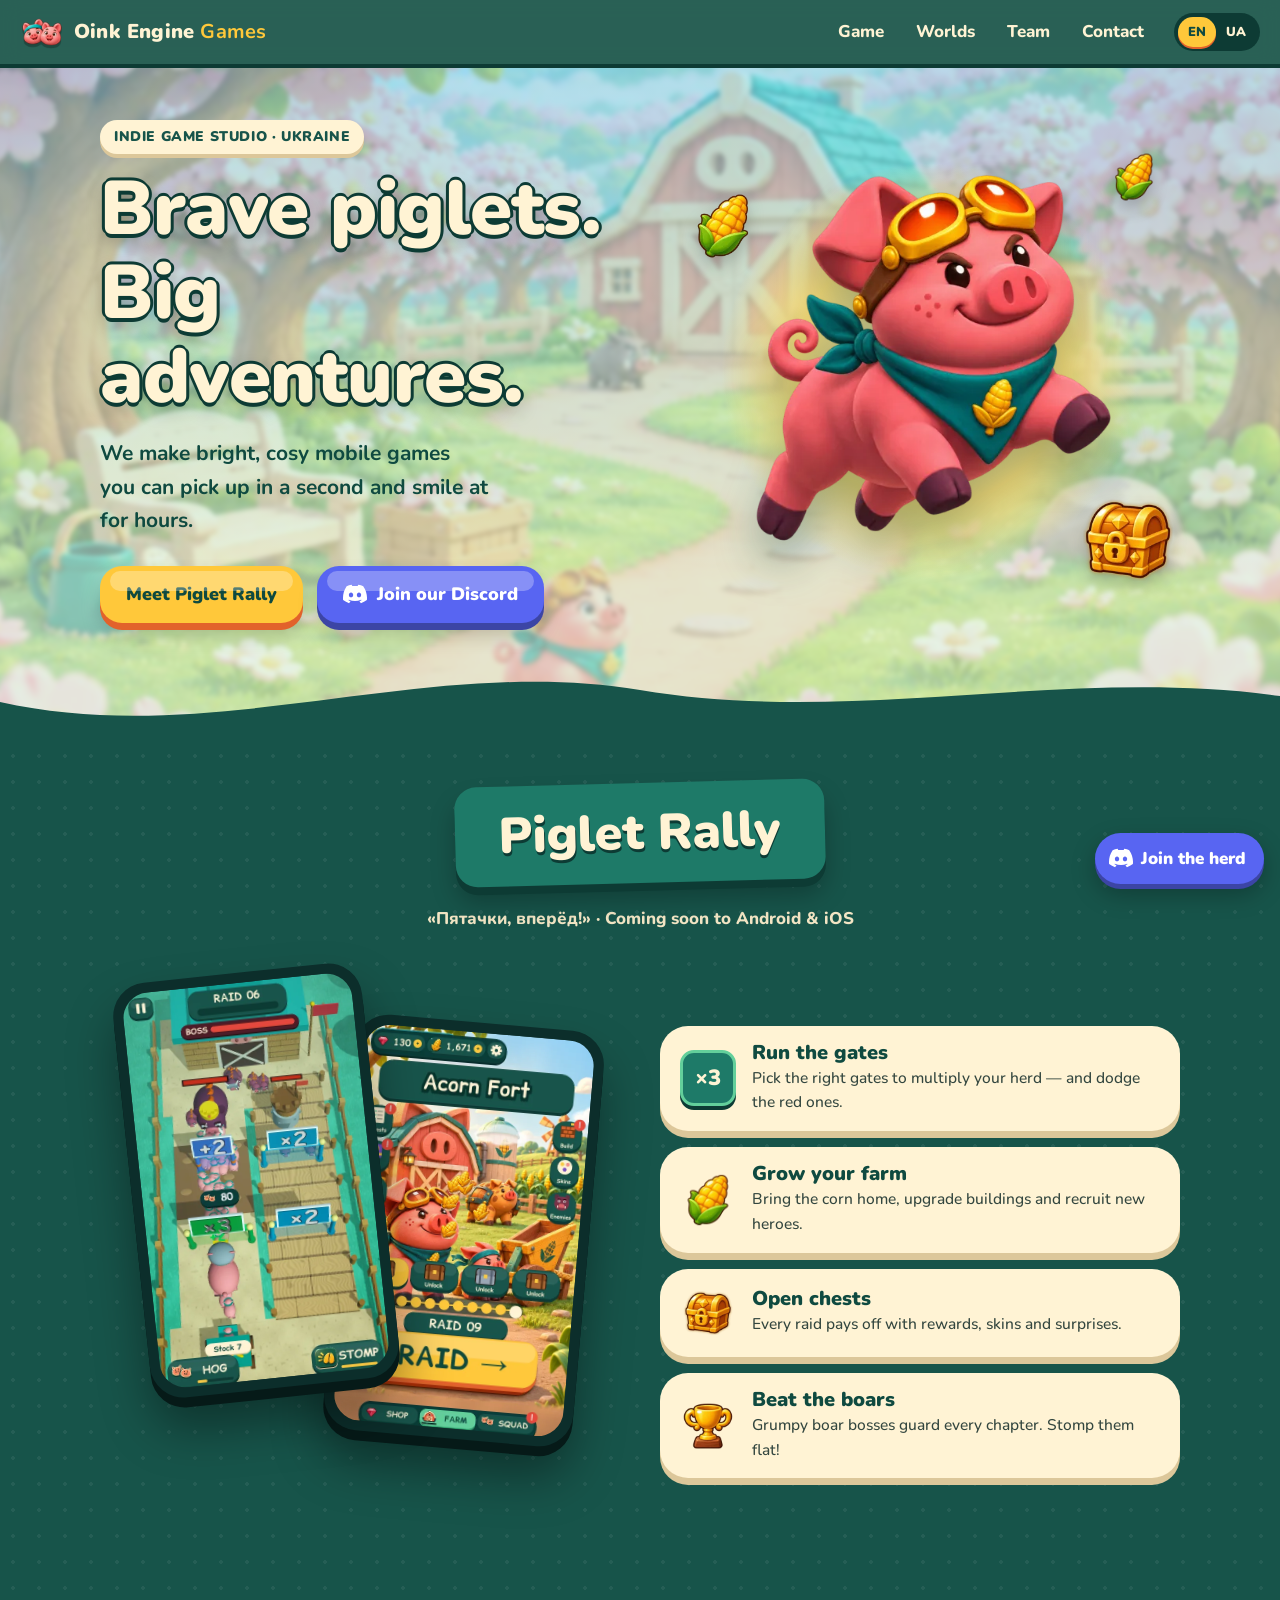
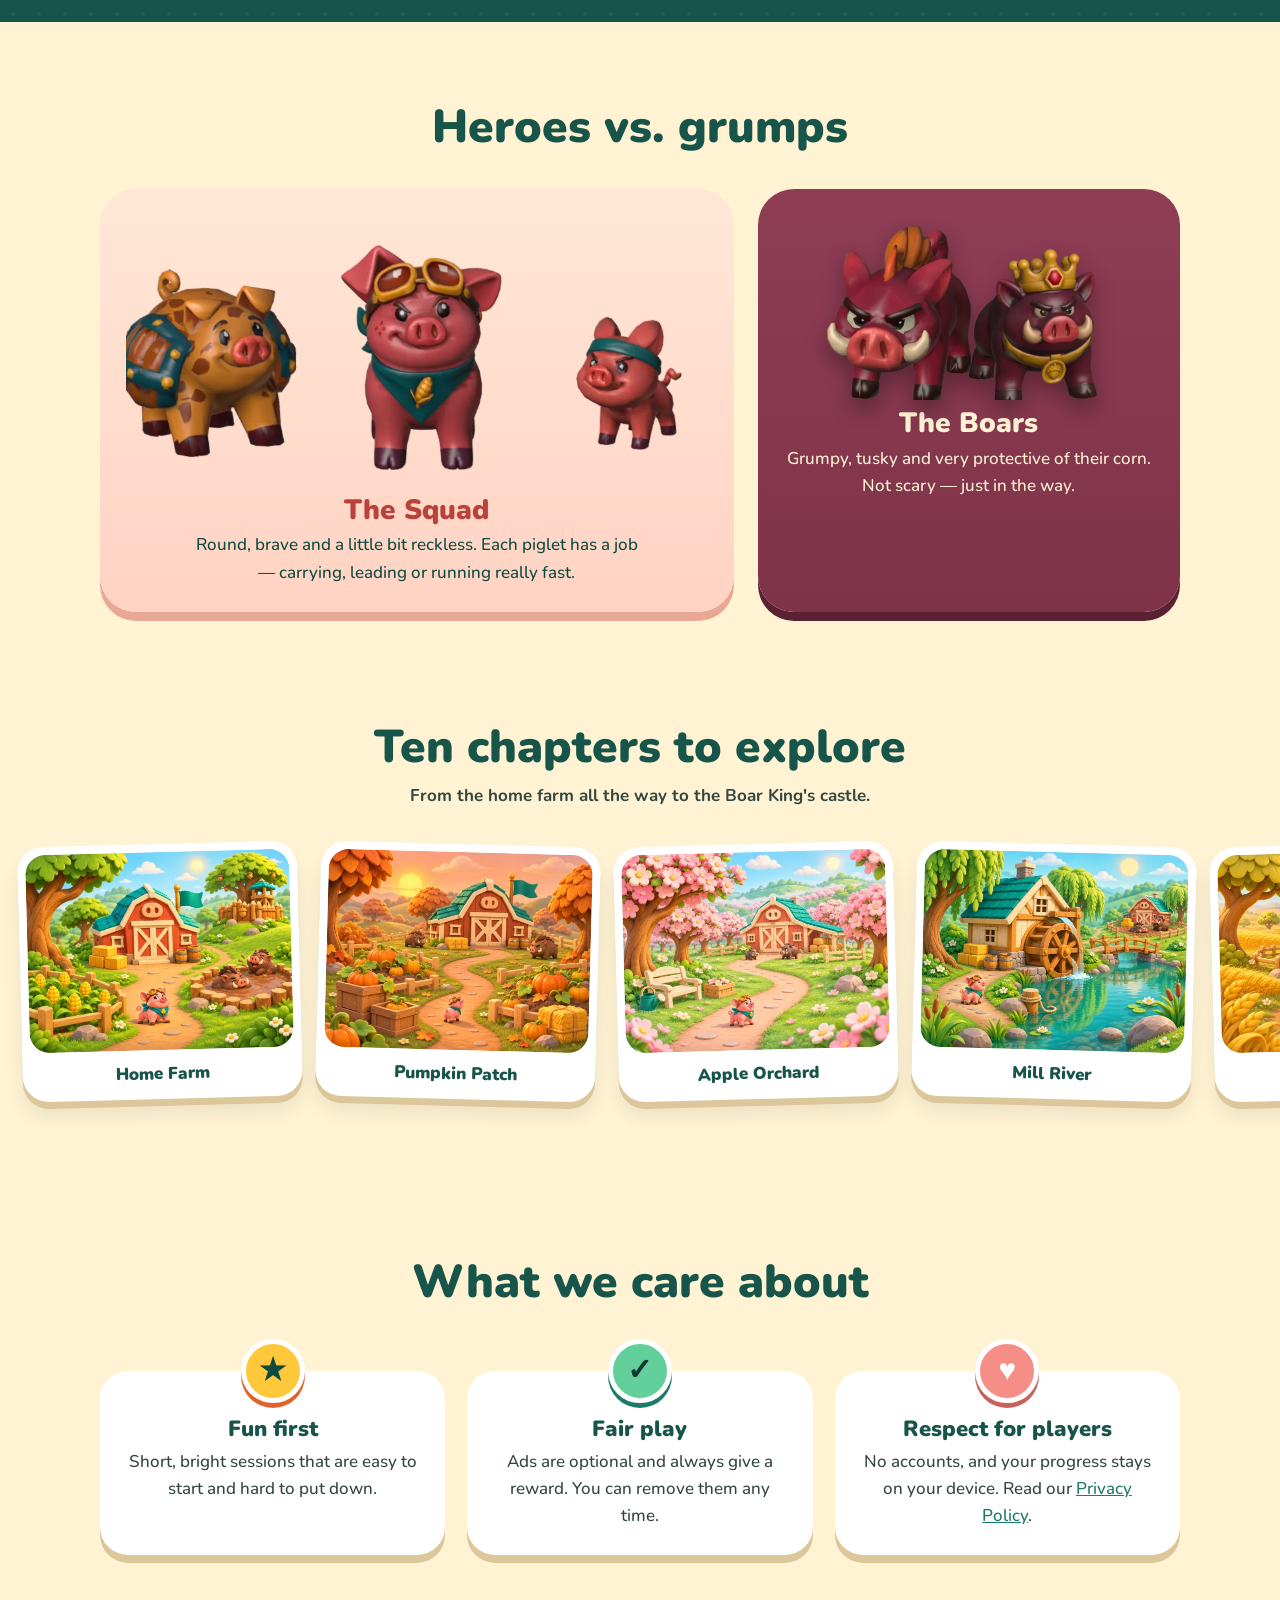
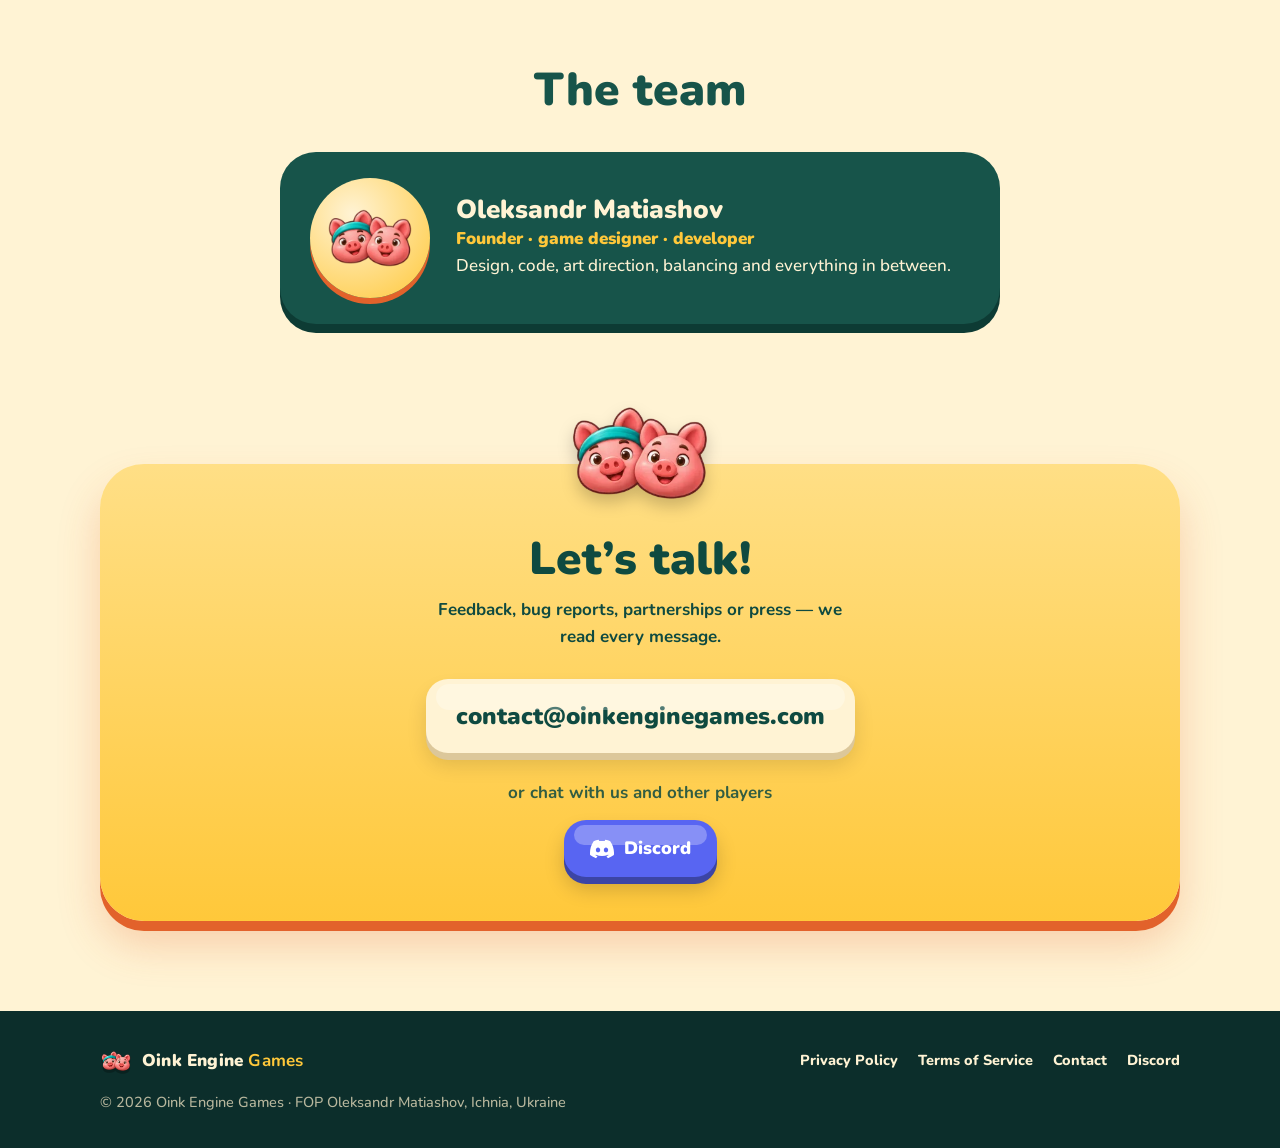
==== commit c56d1b66: "Add Discord community links and floating Join button Co-Authored-By: Claude Opus 5.5 <noreply@anthro" ====
--- a/index.html
+++ b/index.html
@@ -3,13 +3,80 @@
 <head>
 <meta charset="utf-8">
 <meta name="viewport" content="width=device-width, initial-scale=1">
-<title>Oink Engine Games</title>
-<meta name="description" content="Oink Engine Games is an independent studio from Ukraine making cheerful mobile games. Our first game: Piglet Rally.">
+<title>Oink Engine Games — indie mobile game studio · Piglet Rally</title>
+<meta name="description" content="Oink Engine Games is an independent mobile game studio from Ukraine. Our first game, Piglet Rally, is a cheerful runner: lead a herd of brave piglets through gates, raid farms and beat grumpy boar bosses. Coming soon to Android and iOS.">
+<meta name="keywords" content="Oink Engine Games, Piglet Rally, Пятачки вперёд, indie game studio Ukraine, mobile game, piglet game, runner game, casual game Android iOS">
+<meta name="author" content="Oink Engine Games">
+<meta name="robots" content="index, follow, max-image-preview:large">
+<link rel="canonical" href="https://oinkenginegames.com/">
 <meta name="theme-color" content="#17544A">
-<meta property="og:title" content="Oink Engine Games">
-<meta property="og:description" content="Cheerful mobile games about brave piglets. Meet Piglet Rally.">
-<meta property="og:image" content="https://oinkenginegames.com/assets/captain.webp">
-<link rel="icon" href="assets/herd.webp" type="image/webp">
+<meta name="color-scheme" content="light">
+
+<!-- Icons -->
+<link rel="icon" href="/favicon.ico" sizes="any">
+<link rel="icon" type="image/png" sizes="32x32" href="/assets/favicon-32.png">
+<link rel="icon" type="image/png" sizes="16x16" href="/assets/favicon-16.png">
+<link rel="apple-touch-icon" sizes="180x180" href="/assets/apple-touch-icon.png">
+<link rel="manifest" href="/site.webmanifest">
+
+<!-- Open Graph / social -->
+<meta property="og:type" content="website">
+<meta property="og:site_name" content="Oink Engine Games">
+<meta property="og:url" content="https://oinkenginegames.com/">
+<meta property="og:title" content="Oink Engine Games — Brave piglets. Big adventures.">
+<meta property="og:description" content="Indie mobile game studio from Ukraine. Meet Piglet Rally — lead a herd of brave piglets through farm raids. Coming soon to Android &amp; iOS.">
+<meta property="og:image" content="https://oinkenginegames.com/assets/og-image.jpg">
+<meta property="og:image:width" content="1200">
+<meta property="og:image:height" content="630">
+<meta property="og:image:alt" content="Piglet Rally app icon: a pink piglet in aviator goggles, next to the text Brave piglets. Big adventures.">
+<meta property="og:locale" content="en_US">
+<meta property="og:locale:alternate" content="uk_UA">
+<meta name="twitter:card" content="summary_large_image">
+<meta name="twitter:title" content="Oink Engine Games — Brave piglets. Big adventures.">
+<meta name="twitter:description" content="Indie mobile game studio from Ukraine. Meet Piglet Rally, coming soon to Android &amp; iOS.">
+<meta name="twitter:image" content="https://oinkenginegames.com/assets/og-image.jpg">
+
+<!-- Structured data -->
+<script type="application/ld+json">
+{
+  "@context": "https://schema.org",
+  "@graph": [
+    {
+      "@type": "Organization",
+      "@id": "https://oinkenginegames.com/#org",
+      "name": "Oink Engine Games",
+      "url": "https://oinkenginegames.com/",
+      "logo": "https://oinkenginegames.com/assets/icon-512.png",
+      "email": "contact@oinkenginegames.com",
+      "founder": { "@type": "Person", "name": "Oleksandr Matiashov" },
+      "address": { "@type": "PostalAddress", "addressLocality": "Ichnia", "addressRegion": "Chernihiv Oblast", "postalCode": "16700", "addressCountry": "UA" },
+      "contactPoint": { "@type": "ContactPoint", "email": "contact@oinkenginegames.com", "contactType": "customer support", "availableLanguage": ["English", "Ukrainian", "Russian"] }
+    },
+    {
+      "@type": "WebSite",
+      "@id": "https://oinkenginegames.com/#website",
+      "url": "https://oinkenginegames.com/",
+      "name": "Oink Engine Games",
+      "inLanguage": ["en", "uk"],
+      "publisher": { "@id": "https://oinkenginegames.com/#org" }
+    },
+    {
+      "@type": "VideoGame",
+      "name": "Piglet Rally",
+      "alternateName": "Пятачки, вперёд!",
+      "description": "A cheerful mobile runner: lead a herd of brave piglets through gates, raid farms, open chests and beat grumpy boar bosses across ten chapters.",
+      "image": "https://oinkenginegames.com/assets/icon-512.png",
+      "screenshot": ["https://oinkenginegames.com/assets/screen_raid.webp", "https://oinkenginegames.com/assets/screen_farm.webp"],
+      "genre": ["Casual", "Runner", "Arcade"],
+      "gamePlatform": ["Android", "iOS"],
+      "applicationCategory": "Game",
+      "operatingSystem": "Android, iOS",
+      "author": { "@id": "https://oinkenginegames.com/#org" },
+      "publisher": { "@id": "https://oinkenginegames.com/#org" }
+    }
+  ]
+}
+</script>
 <link rel="preconnect" href="https://fonts.googleapis.com">
 <link rel="preconnect" href="https://fonts.gstatic.com" crossorigin>
 <link href="https://fonts.googleapis.com/css2?family=Nunito:wght@500;700;800;900&display=swap" rel="stylesheet">
@@ -48,12 +115,12 @@
       </p>
       <div class="cta">
         <a class="btn btn-gold" href="#game"><span class="en">Meet Piglet Rally</span><span class="uk">Знайомтесь: Piglet Rally</span></a>
-        <a class="btn btn-green" href="#contact"><span class="en">Say hello</span><span class="uk">Написати нам</span></a>
+        <a class="btn btn-discord" href="https://discord.gg/m52UFbsuJa" target="_blank" rel="noopener"><svg class="dc-ico" viewBox="0 0 24 24" aria-hidden="true"><path fill="currentColor" d="M20.32 4.37A19.8 19.8 0 0 0 15.4 2.8a.07.07 0 0 0-.08.04c-.21.38-.45.87-.61 1.25a18.3 18.3 0 0 0-5.49 0 12.6 12.6 0 0 0-.62-1.25.08.08 0 0 0-.08-.04 19.7 19.7 0 0 0-4.88 1.52.07.07 0 0 0-.03.03C.53 9.05-.32 13.58.1 18.06a.08.08 0 0 0 .03.06 19.9 19.9 0 0 0 5.99 3.03.08.08 0 0 0 .08-.03c.46-.63.87-1.29 1.23-1.99a.08.08 0 0 0-.04-.1 13.1 13.1 0 0 1-1.87-.9.08.08 0 0 1-.01-.13l.37-.29a.07.07 0 0 1 .08-.01c3.93 1.8 8.18 1.8 12.07 0a.07.07 0 0 1 .08.01l.37.29a.08.08 0 0 1-.01.13c-.6.35-1.22.65-1.87.9a.08.08 0 0 0-.04.1c.36.7.77 1.36 1.23 1.99a.08.08 0 0 0 .08.03 19.8 19.8 0 0 0 6-3.03.08.08 0 0 0 .03-.06c.5-5.18-.84-9.67-3.55-13.66a.06.06 0 0 0-.03-.03zM8.02 15.33c-1.18 0-2.16-1.09-2.16-2.42s.96-2.42 2.16-2.42c1.21 0 2.18 1.1 2.16 2.42 0 1.33-.96 2.42-2.16 2.42zm7.97 0c-1.18 0-2.15-1.09-2.15-2.42s.95-2.42 2.15-2.42c1.21 0 2.18 1.1 2.16 2.42 0 1.33-.95 2.42-2.16 2.42z"/></svg><span class="en">Join our Discord</span><span class="uk">Наш Discord</span></a>
       </div>
     </div>
     <div class="hero-art">
       <div class="sun" aria-hidden="true"></div>
-      <img class="captain" src="assets/captain.webp" alt="Captain piglet in goggles jumping" width="640" height="640">
+      <img class="captain" fetchpriority="high" src="assets/captain.webp" alt="Captain piglet in goggles jumping" width="640" height="640">
       <img class="float corn c1" src="assets/corn.webp" alt="" aria-hidden="true">
       <img class="float corn c2" src="assets/corn.webp" alt="" aria-hidden="true">
       <img class="float chest" src="assets/chest.webp" alt="" aria-hidden="true">
@@ -125,16 +192,16 @@
     <p class="sub"><span class="en">From the home farm all the way to the Boar King's castle.</span><span class="uk">Від рідної ферми аж до замку Кабанячого короля.</span></p>
   </div>
   <div class="strip">
-    <figure><img src="assets/world_yard.webp" alt="" loading="lazy" width="480" height="360"><figcaption><span class="en">Home Farm</span><span class="uk">Рідна ферма</span></figcaption></figure>
-    <figure><img src="assets/world_pumpkin.webp" alt="" loading="lazy" width="480" height="360"><figcaption><span class="en">Pumpkin Patch</span><span class="uk">Гарбузова грядка</span></figcaption></figure>
-    <figure><img src="assets/world_orchard.webp" alt="" loading="lazy" width="480" height="360"><figcaption><span class="en">Apple Orchard</span><span class="uk">Яблуневий сад</span></figcaption></figure>
-    <figure><img src="assets/world_river.webp" alt="" loading="lazy" width="480" height="360"><figcaption><span class="en">Mill River</span><span class="uk">Млинова річка</span></figcaption></figure>
-    <figure><img src="assets/world_steppe.webp" alt="" loading="lazy" width="480" height="360"><figcaption><span class="en">Wheat Steppe</span><span class="uk">Пшеничний степ</span></figcaption></figure>
-    <figure><img src="assets/world_swamp.webp" alt="" loading="lazy" width="480" height="360"><figcaption><span class="en">Misty Marsh</span><span class="uk">Туманне болото</span></figcaption></figure>
-    <figure><img src="assets/world_snow.webp" alt="" loading="lazy" width="480" height="360"><figcaption><span class="en">Snowy Hamlet</span><span class="uk">Сніжний хутір</span></figcaption></figure>
-    <figure><img src="assets/world_apiary.webp" alt="" loading="lazy" width="480" height="360"><figcaption><span class="en">Honey Apiary</span><span class="uk">Медова пасіка</span></figcaption></figure>
-    <figure><img src="assets/world_quarry.webp" alt="" loading="lazy" width="480" height="360"><figcaption><span class="en">Stone Quarry</span><span class="uk">Кам’яний кар’єр</span></figcaption></figure>
-    <figure><img src="assets/world_castle.webp" alt="" loading="lazy" width="480" height="360"><figcaption><span class="en">Boar King's Castle</span><span class="uk">Замок Кабанячого короля</span></figcaption></figure>
+    <figure><img src="assets/world_yard.webp" alt="Piglet Rally chapter: Home Farm" loading="lazy" width="480" height="360"><figcaption><span class="en">Home Farm</span><span class="uk">Рідна ферма</span></figcaption></figure>
+    <figure><img src="assets/world_pumpkin.webp" alt="Piglet Rally chapter: Pumpkin Patch" loading="lazy" width="480" height="360"><figcaption><span class="en">Pumpkin Patch</span><span class="uk">Гарбузова грядка</span></figcaption></figure>
+    <figure><img src="assets/world_orchard.webp" alt="Piglet Rally chapter: Apple Orchard" loading="lazy" width="480" height="360"><figcaption><span class="en">Apple Orchard</span><span class="uk">Яблуневий сад</span></figcaption></figure>
+    <figure><img src="assets/world_river.webp" alt="Piglet Rally chapter: Mill River" loading="lazy" width="480" height="360"><figcaption><span class="en">Mill River</span><span class="uk">Млинова річка</span></figcaption></figure>
+    <figure><img src="assets/world_steppe.webp" alt="Piglet Rally chapter: Wheat Steppe" loading="lazy" width="480" height="360"><figcaption><span class="en">Wheat Steppe</span><span class="uk">Пшеничний степ</span></figcaption></figure>
+    <figure><img src="assets/world_swamp.webp" alt="Piglet Rally chapter: Misty Marsh" loading="lazy" width="480" height="360"><figcaption><span class="en">Misty Marsh</span><span class="uk">Туманне болото</span></figcaption></figure>
+    <figure><img src="assets/world_snow.webp" alt="Piglet Rally chapter: Snowy Hamlet" loading="lazy" width="480" height="360"><figcaption><span class="en">Snowy Hamlet</span><span class="uk">Сніжний хутір</span></figcaption></figure>
+    <figure><img src="assets/world_apiary.webp" alt="Piglet Rally chapter: Honey Apiary" loading="lazy" width="480" height="360"><figcaption><span class="en">Honey Apiary</span><span class="uk">Медова пасіка</span></figcaption></figure>
+    <figure><img src="assets/world_quarry.webp" alt="Piglet Rally chapter: Stone Quarry" loading="lazy" width="480" height="360"><figcaption><span class="en">Stone Quarry</span><span class="uk">Кам’яний кар’єр</span></figcaption></figure>
+    <figure><img src="assets/world_castle.webp" alt="Piglet Rally chapter: Boar King's Castle" loading="lazy" width="480" height="360"><figcaption><span class="en">Boar King's Castle</span><span class="uk">Замок Кабанячого короля</span></figcaption></figure>
   </div>
 </section>
 
@@ -179,6 +246,8 @@
       <h2><span class="en">Let’s talk!</span><span class="uk">Давайте поговоримо!</span></h2>
       <p><span class="en">Feedback, bug reports, partnerships or press — we read every message.</span><span class="uk">Відгуки, баги, партнерство чи преса — ми читаємо кожен лист.</span></p>
       <a class="btn btn-gold big" href="mailto:contact@oinkenginegames.com">contact@oinkenginegames.com</a>
+      <p class="or"><span class="en">or chat with us and other players</span><span class="uk">або спілкуйтеся з нами та гравцями</span></p>
+      <a class="btn btn-discord" href="https://discord.gg/m52UFbsuJa" target="_blank" rel="noopener"><svg class="dc-ico" viewBox="0 0 24 24" aria-hidden="true"><path fill="currentColor" d="M20.32 4.37A19.8 19.8 0 0 0 15.4 2.8a.07.07 0 0 0-.08.04c-.21.38-.45.87-.61 1.25a18.3 18.3 0 0 0-5.49 0 12.6 12.6 0 0 0-.62-1.25.08.08 0 0 0-.08-.04 19.7 19.7 0 0 0-4.88 1.52.07.07 0 0 0-.03.03C.53 9.05-.32 13.58.1 18.06a.08.08 0 0 0 .03.06 19.9 19.9 0 0 0 5.99 3.03.08.08 0 0 0 .08-.03c.46-.63.87-1.29 1.23-1.99a.08.08 0 0 0-.04-.1 13.1 13.1 0 0 1-1.87-.9.08.08 0 0 1-.01-.13l.37-.29a.07.07 0 0 1 .08-.01c3.93 1.8 8.18 1.8 12.07 0a.07.07 0 0 1 .08.01l.37.29a.08.08 0 0 1-.01.13c-.6.35-1.22.65-1.87.9a.08.08 0 0 0-.04.1c.36.7.77 1.36 1.23 1.99a.08.08 0 0 0 .08.03 19.8 19.8 0 0 0 6-3.03.08.08 0 0 0 .03-.06c.5-5.18-.84-9.67-3.55-13.66a.06.06 0 0 0-.03-.03zM8.02 15.33c-1.18 0-2.16-1.09-2.16-2.42s.96-2.42 2.16-2.42c1.21 0 2.18 1.1 2.16 2.42 0 1.33-.96 2.42-2.16 2.42zm7.97 0c-1.18 0-2.15-1.09-2.15-2.42s.95-2.42 2.15-2.42c1.21 0 2.18 1.1 2.16 2.42 0 1.33-.95 2.42-2.16 2.42z"/></svg><span>Discord</span></a>
     </div>
   </div>
 </section>
@@ -192,10 +261,13 @@
       <a href="privacy/"><span class="en">Privacy Policy</span><span class="uk">Конфіденційність</span></a>
       <a href="terms/"><span class="en">Terms of Service</span><span class="uk">Умови використання</span></a>
       <a href="mailto:contact@oinkenginegames.com"><span class="en">Contact</span><span class="uk">Контакти</span></a>
+      <a href="https://discord.gg/m52UFbsuJa" target="_blank" rel="noopener">Discord</a>
     </nav>
     <p>© 2026 Oink Engine Games · <span class="en">FOP Oleksandr Matiashov, Ichnia, Ukraine</span><span class="uk">ФОП Матяшов Олександр, м. Ічня, Україна</span></p>
   </div>
 </footer>
+
+<a class="dc-float" href="https://discord.gg/m52UFbsuJa" target="_blank" rel="noopener" aria-label="Join the Piglet Rally Discord"><svg class="dc-ico" viewBox="0 0 24 24" aria-hidden="true"><path fill="currentColor" d="M20.32 4.37A19.8 19.8 0 0 0 15.4 2.8a.07.07 0 0 0-.08.04c-.21.38-.45.87-.61 1.25a18.3 18.3 0 0 0-5.49 0 12.6 12.6 0 0 0-.62-1.25.08.08 0 0 0-.08-.04 19.7 19.7 0 0 0-4.88 1.52.07.07 0 0 0-.03.03C.53 9.05-.32 13.58.1 18.06a.08.08 0 0 0 .03.06 19.9 19.9 0 0 0 5.99 3.03.08.08 0 0 0 .08-.03c.46-.63.87-1.29 1.23-1.99a.08.08 0 0 0-.04-.1 13.1 13.1 0 0 1-1.87-.9.08.08 0 0 1-.01-.13l.37-.29a.07.07 0 0 1 .08-.01c3.93 1.8 8.18 1.8 12.07 0a.07.07 0 0 1 .08.01l.37.29a.08.08 0 0 1-.01.13c-.6.35-1.22.65-1.87.9a.08.08 0 0 0-.04.1c.36.7.77 1.36 1.23 1.99a.08.08 0 0 0 .08.03 19.8 19.8 0 0 0 6-3.03.08.08 0 0 0 .03-.06c.5-5.18-.84-9.67-3.55-13.66a.06.06 0 0 0-.03-.03zM8.02 15.33c-1.18 0-2.16-1.09-2.16-2.42s.96-2.42 2.16-2.42c1.21 0 2.18 1.1 2.16 2.42 0 1.33-.96 2.42-2.16 2.42zm7.97 0c-1.18 0-2.15-1.09-2.15-2.42s.95-2.42 2.15-2.42c1.21 0 2.18 1.1 2.16 2.42 0 1.33-.95 2.42-2.16 2.42z"/></svg><span class="en">Join the herd</span><span class="uk">До зграї</span></a>
 
 <script>
 (function () {
--- a/home.css
+++ b/home.css
@@ -183,3 +183,17 @@
   *, *::before, *::after { animation: none !important; transition: none !important; }
   html { scroll-behavior: auto; }
 }
+
+/* Discord */
+.btn-discord { background: #5865F2; color: #fff; gap: 10px; box-shadow: 0 7px 0 #3c45a5, 0 12px 20px rgba(0,0,0,.18); }
+.btn-discord:hover { box-shadow: 0 5px 0 #3c45a5, 0 8px 14px rgba(0,0,0,.18); }
+.btn-discord:active { box-shadow: 0 1px 0 #3c45a5; }
+.dc-ico { width: 24px; height: 24px; flex: none; }
+.panel .or { margin: 26px auto 14px; opacity: .85; }
+.dc-float { position: fixed; right: 16px; bottom: 16px; z-index: 50; display: inline-flex; align-items: center; gap: 8px;
+  padding: 12px 18px 12px 14px; border-radius: 999px; background: #5865F2; color: #fff; font-weight: 900; text-decoration: none;
+  box-shadow: 0 5px 0 #3c45a5, 0 10px 24px rgba(0,0,0,.28); animation: dc-bob 2.6s ease-in-out infinite; }
+.dc-float:hover { animation-play-state: paused; transform: translateY(-2px); }
+@keyframes dc-bob { 0%,100% { transform: translateY(0); } 50% { transform: translateY(-5px); } }
+@media (prefers-reduced-motion: reduce) { .dc-float { animation: none; } }
+@media (max-width: 520px) { .dc-float { padding: 12px; } .dc-float span { display: none; } }
